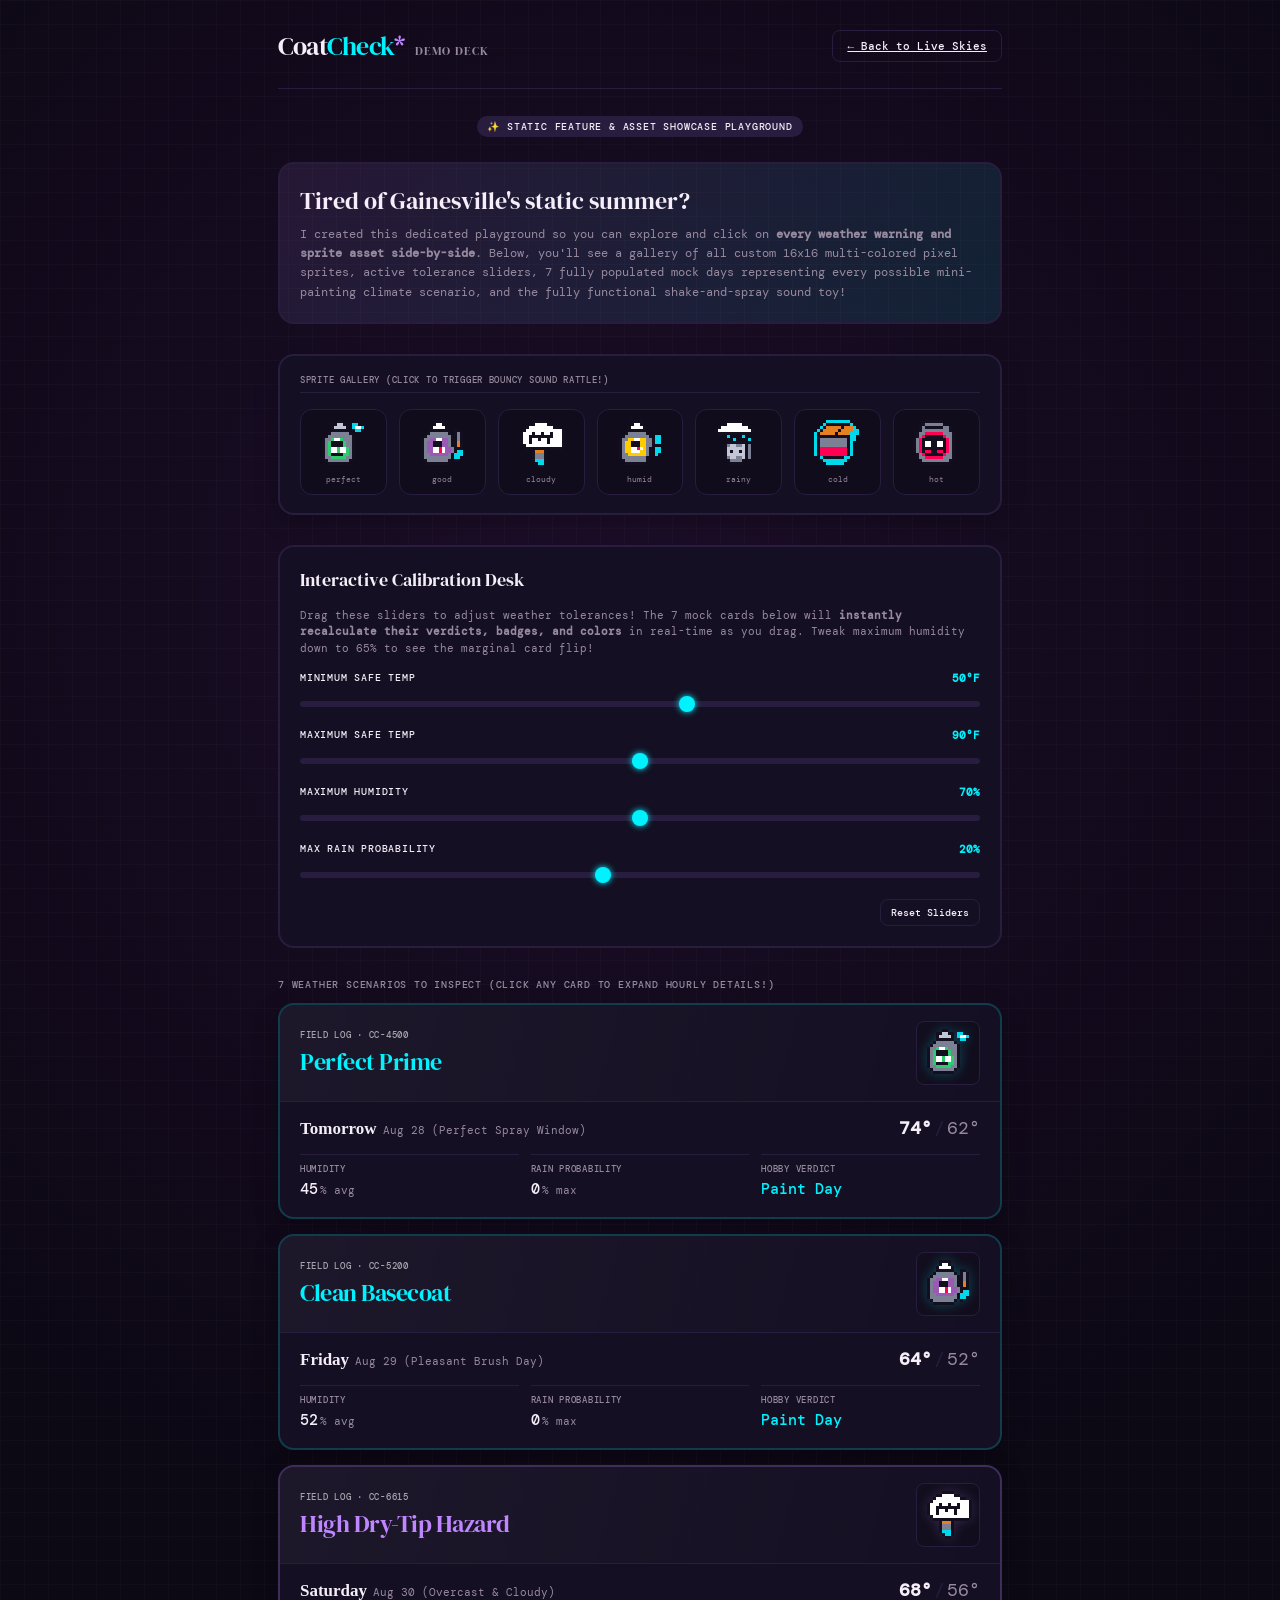
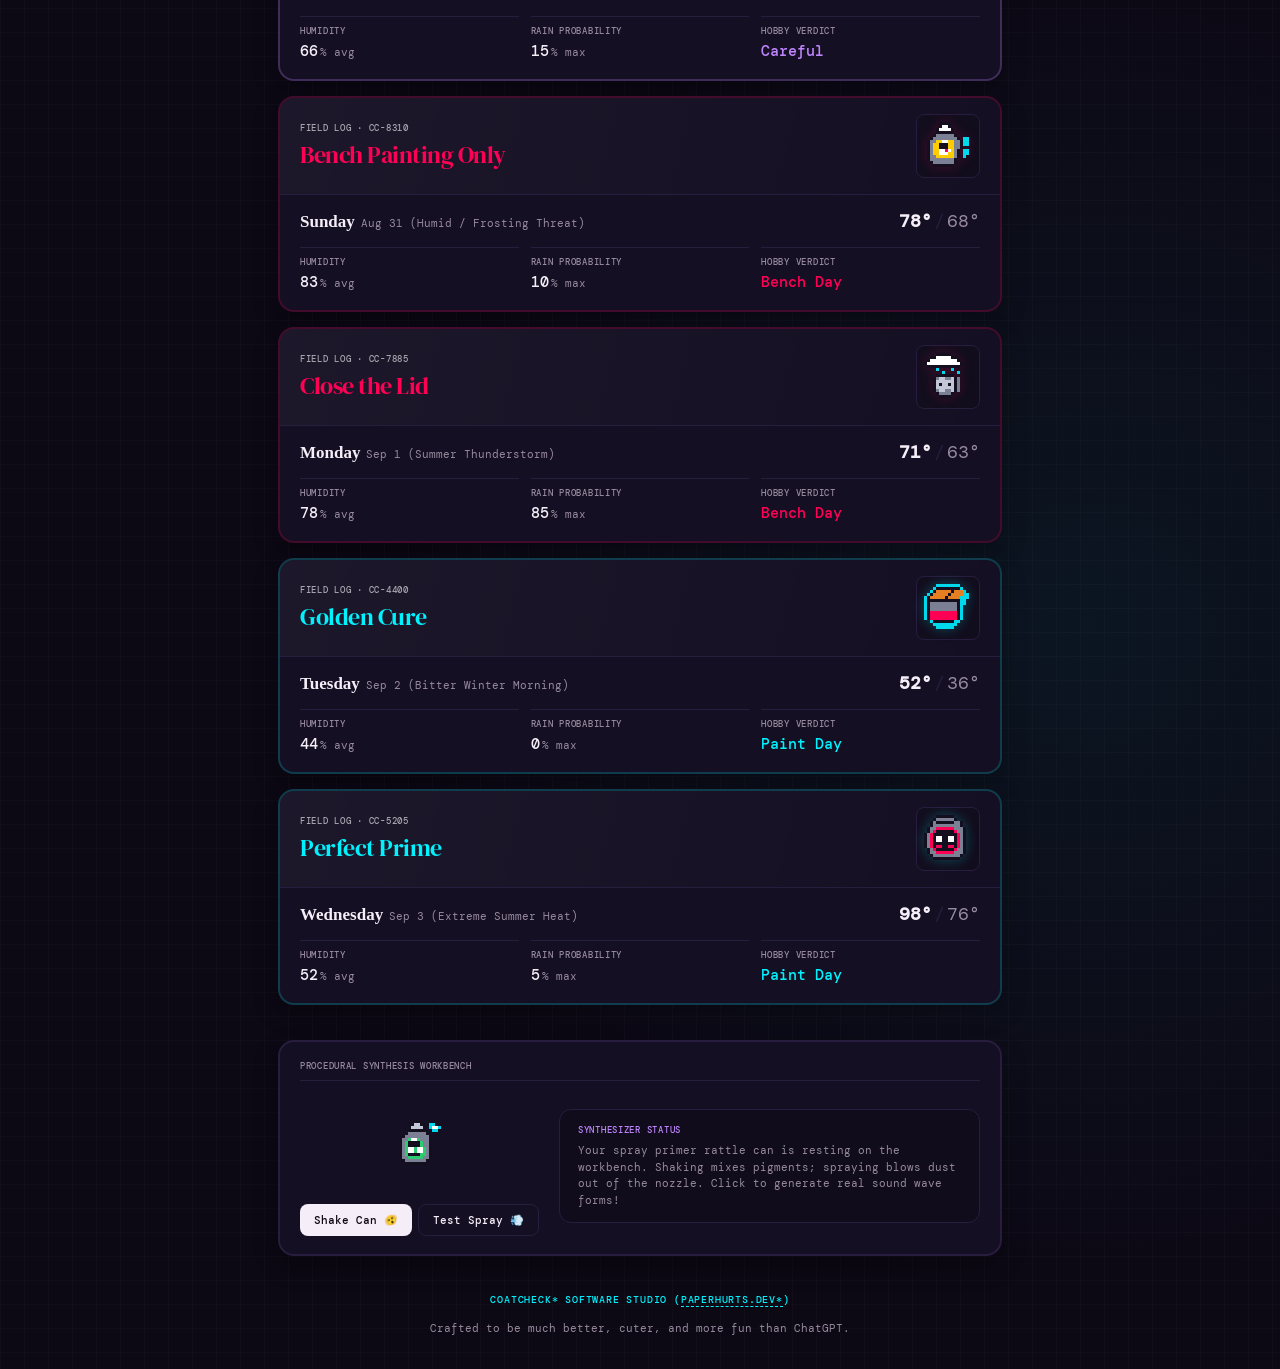
==== example.html @ 0814e036 "Redesign: cute custom sprites, hourly expansion drawers, live calibration sliders, and synth rattle-" ====
<!DOCTYPE html>
<html lang="en">
<head>
<meta charset="UTF-8">
<meta name="viewport" content="width=device-width, initial-scale=1, viewport-fit=cover">
<title>CoatCheck* Showcase</title>

<!-- Progressive Web App Tags -->
<meta name="apple-mobile-web-app-capable" content="yes">
<meta name="mobile-web-app-capable" content="yes">
<meta name="apple-mobile-web-app-status-bar-style" content="black-translucent">
<meta name="apple-mobile-web-app-title" content="CC* Showcase">
<meta name="theme-color" content="#0c0814">

<link rel="preconnect" href="https://fonts.googleapis.com">
<link href="https://fonts.googleapis.com/css2?family=DM+Mono:wght@400;500&family=DM+Serif+Display:ital@0;1&display=swap" rel="stylesheet">

<style>
  :root {
    --primer: #0c0814;
    --panel: #140f22;
    --ink: #f5edf7;
    --faint: #988a9e;
    --border: #281d3f;
    --cutting-mat: rgba(244, 237, 244, 0.02);
    
    --good: #00f2fe;
    --good-bg: rgba(0, 242, 254, 0.05);
    --good-glow: rgba(0, 242, 254, 0.25);
    
    --meh: #bf86ff;
    --meh-bg: rgba(191, 134, 255, 0.05);
    --meh-glow: rgba(191, 134, 255, 0.2);
    
    --skip: #ff0055;
    --skip-bg: rgba(255, 0, 85, 0.05);
    --skip-glow: rgba(255, 0, 85, 0.2);
    
    --hot: #ff9f43;
    --cold: #00d9eb;
  }
  
  * {
    box-sizing: border-box;
    margin: 0;
    padding: 0;
  }
  
  html {
    -webkit-text-size-adjust: 100%;
    scrollbar-color: var(--border) var(--primer);
  }
  
  body {
    background-color: var(--primer);
    color: var(--ink);
    font-family: "DM Mono", ui-monospace, monospace;
    padding: calc(env(safe-area-inset-top) + 20px) 18px calc(env(safe-area-inset-bottom) + 30px);
    max-width: 760px;
    margin: 0 auto;
    min-height: 100vh;
    background-image: 
      linear-gradient(var(--cutting-mat) 1px, transparent 1px),
      linear-gradient(90deg, var(--cutting-mat) 1px, transparent 1px),
      radial-gradient(circle at 47% 20%, rgba(85, 32, 111, 0.22), transparent 40%),
      radial-gradient(circle at 85% 75%, rgba(0, 242, 254, 0.06), transparent 28%);
    background-size: 24px 24px, 24px 24px, auto, auto;
    overflow-x: hidden;
  }
  
  .label {
    text-transform: uppercase;
    letter-spacing: .08em;
    font-size: 10px;
    font-weight: 500;
  }
  
  header {
    display: flex;
    align-items: center;
    justify-content: space-between;
    padding: 8px 0 24px;
    border-bottom: 1px solid var(--border);
    margin-bottom: 25px;
  }
  
  header h1 {
    font-family: "DM Serif Display", Georgia, serif;
    font-weight: 400;
    font-size: 26px;
    letter-spacing: -.03em;
  }
  
  header h1 span {
    color: var(--good);
  }
  
  header h1 .asterisk {
    display: inline-block;
    color: var(--meh);
    transition: transform 0.6s ease;
  }
  
  header h1:hover .asterisk {
    transform: rotate(180deg);
  }
  
  .btn {
    background: #f5edf7;
    color: var(--primer);
    border: none;
    border-radius: 8px;
    font-family: inherit;
    font-size: 11px;
    font-weight: 500;
    padding: 8px 14px;
    cursor: pointer;
    transition: all 0.2s cubic-bezier(0.16, 1, 0.3, 1);
    display: inline-flex;
    align-items: center;
    gap: 6px;
  }
  
  .btn:hover {
    transform: translateY(-1px);
    box-shadow: 0 4px 12px rgba(245, 237, 247, 0.2);
  }
  
  .btn:active {
    transform: translateY(0);
  }
  
  .btn.secondary {
    background: transparent;
    color: var(--ink);
    border: 1px solid var(--border);
  }
  
  .btn.secondary:hover {
    background: rgba(245, 237, 247, 0.05);
    border-color: var(--ink);
    box-shadow: none;
  }
  
  /* Feature presentation header badge */
  .demo-hero {
    background: linear-gradient(135deg, rgba(191, 134, 255, 0.1), rgba(0, 242, 254, 0.1));
    border: 2px solid var(--border);
    border-radius: 16px;
    padding: 20px;
    margin-bottom: 30px;
  }
  
  .demo-hero h2 {
    font-family: "DM Serif Display", Georgia, serif;
    font-size: 24px;
    font-weight: 400;
    margin-bottom: 8px;
  }
  
  .demo-hero p {
    font-size: 12px;
    line-height: 1.6;
    color: var(--faint);
  }
  
  /* Sprite Gallery */
  .gallery-section {
    background: var(--panel);
    border: 2px solid var(--border);
    border-radius: 16px;
    padding: 18px 20px;
    margin-bottom: 30px;
    box-shadow: 0 8px 24px rgba(0,0,0,0.2);
  }
  
  .gallery-title {
    font-size: 9px;
    color: var(--faint);
    border-bottom: 1px solid var(--border);
    padding-bottom: 6px;
    margin-bottom: 16px;
  }
  
  .gallery-grid {
    display: grid;
    grid-template-columns: repeat(4, 1fr);
    gap: 12px;
  }
  
  @media (min-width: 540px) {
    .gallery-grid {
      grid-template-columns: repeat(7, 1fr);
    }
  }
  
  .gallery-pod {
    display: flex;
    flex-direction: column;
    align-items: center;
    background: rgba(0,0,0,0.2);
    border: 1px solid var(--border);
    border-radius: 12px;
    padding: 10px 4px;
    cursor: pointer;
    transition: all 0.2s ease;
  }
  
  .gallery-pod:hover {
    transform: translateY(-2px);
    border-color: var(--good);
    box-shadow: 0 0 12px var(--good-glow);
  }
  
  .gallery-pod span {
    font-size: 8px;
    color: var(--faint);
    margin-top: 6px;
    text-align: center;
  }
  
  .gallery-pod:hover span {
    color: var(--ink);
  }
  
  /* Calibration Settings Panel always visible here to allow easy tweaking */
  .calibration-box {
    background: var(--panel);
    border: 2px solid var(--border);
    border-radius: 16px;
    padding: 20px;
    margin-bottom: 30px;
  }
  
  .calibration-box h3 {
    font-family: "DM Serif Display", Georgia, serif;
    font-weight: 400;
    font-size: 18px;
    margin-bottom: 15px;
  }
  
  .setting-item {
    margin-bottom: 16px;
  }
  
  .setting-label-row {
    display: flex;
    justify-content: space-between;
    font-size: 11px;
    margin-bottom: 6px;
  }
  
  .setting-label-row span {
    font-weight: bold;
    color: var(--good);
  }
  
  input[type="range"] {
    -webkit-appearance: none;
    width: 100%;
    height: 6px;
    border-radius: 3px;
    background: var(--border);
    outline: none;
  }
  
  input[type="range"]::-webkit-slider-thumb {
    -webkit-appearance: none;
    appearance: none;
    width: 16px;
    height: 16px;
    border-radius: 50%;
    background: var(--good);
    cursor: pointer;
    box-shadow: 0 0 6px var(--good);
  }
  
  /* Weather Days Section */
  .chip {
    background: var(--panel);
    border: 2px solid var(--border);
    border-radius: 16px;
    margin-bottom: 15px;
    overflow: hidden;
    box-shadow: 0 8px 24px rgba(0,0,0,0.25);
    transition: all 0.3s cubic-bezier(0.16, 1, 0.3, 1);
    cursor: pointer;
    position: relative;
  }
  
  .chip:hover {
    transform: translateY(-2px);
  }
  
  .chip.good { border-color: rgba(0, 242, 254, 0.2); }
  .chip.meh { border-color: rgba(191, 134, 255, 0.25); }
  .chip.skip { border-color: rgba(255, 0, 85, 0.2); }
  
  .chip.good:hover {
    border-color: var(--good);
    box-shadow: 0 0 22px var(--good-glow);
  }
  
  .chip.meh:hover {
    border-color: var(--meh);
    box-shadow: 0 0 22px var(--meh-glow);
  }
  
  .chip.skip:hover {
    border-color: var(--skip);
    box-shadow: 0 0 22px var(--skip-glow);
  }
  
  .chip.expanded.good { border-color: var(--good); box-shadow: 0 0 14px var(--good-glow); }
  .chip.expanded.meh { border-color: var(--meh); box-shadow: 0 0 14px var(--meh-glow); }
  .chip.expanded.skip { border-color: var(--skip); box-shadow: 0 0 14px var(--skip-glow); }
  
  .swatch {
    min-height: 96px;
    display: flex;
    align-items: center;
    justify-content: space-between;
    padding: 16px 20px;
    background: linear-gradient(105deg, rgba(255, 255, 255, 0.035), transparent);
    border-bottom: 1px solid var(--border);
  }
  
  .swatch .name {
    font-family: "DM Serif Display", Georgia, serif;
    font-weight: 400;
    font-size: 24px;
    letter-spacing: -.02em;
    margin-top: 4px;
  }
  
  .good .swatch .name { color: var(--good); }
  .meh .swatch .name { color: var(--meh); }
  .skip .swatch .name { color: var(--skip); }
  
  .swatch .code {
    font-size: 9px;
    opacity: .65;
    font-variant-numeric: tabular-nums;
  }
  
  .chip .body {
    padding: 14px 20px 18px;
  }
  
  .dayline {
    display: flex;
    justify-content: space-between;
    align-items: baseline;
    margin-bottom: 14px;
  }
  
  .dayline .day {
    font-family: Georgia, serif;
    font-size: 17px;
  }
  
  .dayline .day .date-sub {
    font-family: "DM Mono", ui-monospace, monospace;
    font-size: 11px;
    color: var(--faint);
    margin-left: 6px;
  }
  
  .dayline .temps {
    font-variant-numeric: tabular-nums;
    font-size: 18px;
  }
  
  .dayline .temps b {
    font-weight: 700;
  }
  
  .dayline .temps .temp-sep {
    color: var(--border);
    margin: 0 2px;
  }
  
  .dayline .temps .low {
    color: var(--faint);
  }
  
  .stats {
    display: grid;
    grid-template-columns: 1fr 1fr 1fr;
    gap: 12px;
  }
  
  .stat {
    border-top: 1px solid var(--border);
    padding-top: 8px;
  }
  
  .stat .k {
    font-size: 9px;
    color: var(--faint);
    margin-bottom: 4px;
  }
  
  .stat .v {
    font-size: 15px;
    font-variant-numeric: tabular-nums;
    font-weight: 500;
  }
  
  .stat .v small {
    font-weight: 400;
    color: var(--faint);
    font-size: 11px;
    margin-left: 2px;
  }
  
  .good .verdict-text { color: var(--good); }
  .meh .verdict-text { color: var(--meh); }
  .skip .verdict-text { color: var(--skip); }
  
  /* Multi-color Pixel Art SVG Sprites */
  .sprite-container {
    display: flex;
    align-items: center;
    justify-content: center;
    width: 64px;
    height: 64px;
    border-radius: 8px;
    background: rgba(0,0,0,0.15);
    border: 1px solid var(--border);
    transition: transform 0.3s cubic-bezier(0.175, 0.885, 0.32, 1.275);
  }
  
  .chip:hover .sprite-container {
    transform: scale(1.1) rotate(2deg);
  }
  
  .pixel-sprite {
    display: block;
    width: 48px;
    height: 48px;
    filter: drop-shadow(0 0 6px var(--glow-col));
  }
  
  .sprite-container.good .pixel-sprite { --glow-col: rgba(0, 242, 254, 0.25); }
  .sprite-container.meh .pixel-sprite { --glow-col: rgba(191, 134, 255, 0.2); }
  .sprite-container.skip .pixel-sprite { --glow-col: rgba(255, 0, 85, 0.2); }
  
  @keyframes bounce {
    0%, 100% { transform: translateY(0); }
    50% { transform: translateY(-4px); }
  }
  .chip:hover .pixel-sprite {
    animation: bounce 0.6s infinite ease-in-out;
  }
  
  /* Hourly Expanded Panel styles */
  .hourly-panel {
    border-top: 1px solid var(--border);
    padding: 18px 20px 20px;
    background: rgba(0, 0, 0, 0.15);
    animation: slideDown .25s ease both;
  }
  
  .hourly-panel.hidden {
    display: none;
  }
  
  .hourly-header {
    font-size: 9px;
    color: var(--faint);
    margin-bottom: 12px;
  }
  
  .hourly-timeline {
    display: grid;
    grid-template-columns: repeat(11, 1fr);
    gap: 4px;
    margin-bottom: 15px;
  }
  
  .hour-block {
    display: flex;
    flex-direction: column;
    align-items: center;
    padding: 8px 2px;
    border-radius: 4px;
    background: rgba(255, 255, 255, 0.02);
    border: 1px solid var(--border);
    cursor: pointer;
    transition: all 0.2s ease;
  }
  
  .hour-block:hover {
    transform: translateY(-2px);
    background: rgba(255, 255, 255, 0.05);
  }
  
  .hour-block.active {
    background: rgba(255,255,255,0.08);
    transform: translateY(-2px);
  }
  
  .hour-block.good.active { border-color: var(--good); box-shadow: 0 0 8px rgba(0, 242, 254, 0.4); }
  .hour-block.meh.active { border-color: var(--meh); box-shadow: 0 0 8px rgba(191, 134, 255, 0.4); }
  .hour-block.skip.active { border-color: var(--skip); box-shadow: 0 0 8px rgba(255, 0, 85, 0.4); }
  
  .hour-num {
    font-size: 8px;
    color: var(--faint);
    margin-bottom: 6px;
  }
  
  .hour-block.active .hour-num {
    color: var(--ink);
    font-weight: bold;
  }
  
  .hour-dot {
    width: 6px;
    height: 6px;
    border-radius: 50%;
  }
  
  .hour-block.good .hour-dot { background: var(--good); box-shadow: 0 0 4px var(--good); }
  .hour-block.meh .hour-dot { background: var(--meh); box-shadow: 0 0 4px var(--meh); }
  .hour-block.skip .hour-dot { background: var(--skip); box-shadow: 0 0 4px var(--skip); }
  
  .hourly-inspection {
    background: rgba(0,0,0,0.2);
    border: 1px solid var(--border);
    border-radius: 10px;
    padding: 12px 16px;
  }
  
  .inspect-time {
    font-size: 9px;
    color: var(--faint);
    margin-bottom: 6px;
  }
  
  .inspect-row {
    display: flex;
    gap: 15px;
    font-size: 12px;
    margin-bottom: 10px;
    flex-wrap: wrap;
  }
  
  .inspect-pill {
    background: rgba(255, 255, 255, 0.03);
    border: 1px solid var(--border);
    padding: 4px 8px;
    border-radius: 4px;
    font-variant-numeric: tabular-nums;
  }
  
  .inspect-pill strong {
    color: var(--ink);
  }
  
  .advice-box {
    border-left: 2px solid var(--border);
    padding-left: 12px;
    margin-top: 8px;
  }
  
  .advice-box.good { border-color: var(--good); }
  .advice-box.meh { border-color: var(--meh); }
  .advice-box.skip { border-color: var(--skip); }
  .advice-box.hot { border-color: var(--hot); }
  .advice-box.cold { border-color: var(--cold); }
  
  .advice-title {
    font-size: 10px;
    font-weight: bold;
    margin-bottom: 4px;
  }
  
  .advice-box.good .advice-title { color: var(--good); }
  .advice-box.meh .advice-title { color: var(--meh); }
  .advice-box.skip .advice-title { color: var(--skip); }
  .advice-box.hot .advice-title { color: var(--hot); }
  .advice-box.cold .advice-title { color: var(--cold); }
  
  .advice-text {
    font-size: 11px;
    line-height: 1.5;
    color: var(--faint);
  }
  
  /* Mini Painter's Station Bench widget */
  .paint-station {
    background: var(--panel);
    border: 2px solid var(--border);
    border-radius: 16px;
    padding: 18px 20px;
    margin-top: 30px;
    box-shadow: 0 10px 25px rgba(0,0,0,0.3);
  }
  
  .station-header {
    font-size: 9px;
    color: var(--faint);
    border-bottom: 1px solid var(--border);
    padding-bottom: 8px;
    margin-bottom: 15px;
  }
  
  .station-body {
    display: flex;
    gap: 20px;
    align-items: center;
    flex-direction: column;
  }
  
  @media (min-width: 580px) {
    .station-body {
      flex-direction: row;
    }
  }
  
  .spray-can-interactive {
    display: flex;
    flex-direction: column;
    align-items: center;
    gap: 12px;
    min-width: 140px;
  }
  
  @keyframes extreme-shake {
    0% { transform: translate(1px, 1px) rotate(0deg); }
    10% { transform: translate(-2px, -3px) rotate(-2deg); }
    20% { transform: translate(-4px, 0px) rotate(2deg); }
    30% { transform: translate(0px, 4px) rotate(-1deg); }
    40% { transform: translate(2px, -1px) rotate(3deg); }
    50% { transform: translate(-1px, 3px) rotate(-3deg); }
    60% { transform: translate(-4px, 1px) rotate(1deg); }
    70% { transform: translate(3px, 2px) rotate(-2deg); }
    80% { transform: translate(-1px, -2px) rotate(2deg); }
    90% { transform: translate(2px, 3px) rotate(-1deg); }
    100% { transform: translate(1px, -2px) rotate(0deg); }
  }
  
  .spray-can-interactive.shaking #can-sprite-holder {
    animation: extreme-shake 0.1s infinite;
  }
  
  .can-controls {
    display: flex;
    gap: 6px;
  }
  
  .wet-palette-tip {
    flex: 1;
    background: rgba(0,0,0,0.2);
    border: 1px solid var(--border);
    border-radius: 12px;
    padding: 14px 18px;
    min-height: 90px;
    display: flex;
    flex-direction: column;
    justify-content: center;
  }
  
  .bench-note-title {
    font-size: 9px;
    color: var(--meh);
    margin-bottom: 6px;
  }
  
  .wet-palette-tip p {
    font-size: 11px;
    line-height: 1.5;
    color: var(--faint);
  }
  
  .splatter {
    position: absolute;
    border-radius: 1px;
    background: var(--color);
    pointer-events: none;
    z-index: 9999;
    animation: paint-fly 0.5s cubic-bezier(0.1, 0.8, 0.25, 1) forwards;
  }
  
  @keyframes paint-fly {
    0% {
      transform: translate(0, 0) scale(1) rotate(0deg);
      opacity: 1;
    }
    100% {
      transform: translate(var(--tx), var(--ty)) scale(0) rotate(180deg);
      opacity: 0;
    }
  }
  
  footer {
    margin-top: 35px;
    text-align: center;
    font-size: 10px;
    color: var(--faint);
    line-height: 1.8;
  }
  
  #showcase-badge {
    text-align: center;
    background: var(--border);
    padding: 4px 10px;
    border-radius: 999px;
    font-size: 10px;
    margin-bottom: 25px;
    display: inline-block;
  }
</style>
</head>
<body>

<header>
  <h1>Coat<span>Check</span><span class="asterisk">*</span> <small class="label" style="font-size:12px; color:var(--faint); margin-left:6px;">Demo Deck</small></h1>
  <a href="index.html" class="btn secondary">← Back to Live Skies</a>
</header>

<div style="text-align:center;">
  <span id="showcase-badge" class="label">✨ Static Feature & Asset Showcase Playground</span>
</div>

<div class="demo-hero">
  <h2>Tired of Gainesville's static summer?</h2>
  <p>
    I created this dedicated playground so you can explore and click on <strong>every weather warning and sprite asset side-by-side</strong>. 
    Below, you'll see a gallery of all custom 16x16 multi-colored pixel sprites, active tolerance sliders, 
    7 fully populated mock days representing every possible mini-painting climate scenario, and the fully functional shake-and-spray sound toy!
  </p>
</div>

<!-- 1. The Sprite Gallery -->
<section class="gallery-section">
  <div class="gallery-title label">Sprite Gallery (Click to trigger bouncy sound rattle!)</div>
  <div class="gallery-grid" id="sprite-gallery"></div>
</section>

<!-- 2. The Interactive Sliders -->
<div class="calibration-box">
  <h3>Interactive Calibration Desk</h3>
  <p style="font-size:11px; color:var(--faint); margin-bottom:15px; line-height:1.5;">
    Drag these sliders to adjust weather tolerances! The 7 mock cards below will <strong>instantly recalculate their verdicts, badges, and colors</strong> in real-time as you drag. Tweak maximum humidity down to 65% to see the marginal card flip!
  </p>
  
  <div class="setting-item">
    <div class="setting-label-row">
      <label class="label">Minimum Safe Temp</label>
      <span><span id="val-tempMin">50</span>°F</span>
    </div>
    <input type="range" id="slider-tempMin" min="30" max="65" value="50">
  </div>
  
  <div class="setting-item">
    <div class="setting-label-row">
      <label class="label">Maximum Safe Temp</label>
      <span><span id="val-tempMax">90</span>°F</span>
    </div>
    <input type="range" id="slider-tempMax" min="75" max="105" value="90">
  </div>
  
  <div class="setting-item">
    <div class="setting-label-row">
      <label class="label">Maximum Humidity</label>
      <span><span id="val-rhMax">70</span>%</span>
    </div>
    <input type="range" id="slider-rhMax" min="50" max="90" value="70">
  </div>
  
  <div class="setting-item">
    <div class="setting-label-row">
      <label class="label">Max Rain Probability</label>
      <span><span id="val-rainMax">20</span>%</span>
    </div>
    <input type="range" id="slider-rainMax" min="0" max="45" value="20">
  </div>
  
  <div style="text-align: right;">
    <button id="btn-reset-settings" class="btn secondary" style="font-size:10px; padding:6px 10px;">Reset Sliders</button>
  </div>
</div>

<div class="label" style="color:var(--faint); margin-bottom:12px;">7 Weather Scenarios to Inspect (Click any card to expand hourly details!)</div>

<!-- 3. Mock Cards Container -->
<div id="days"></div>

<!-- 4. Interactive Hobby Station Widget -->
<section class="paint-station" style="margin-top:35px;">
  <div class="station-header label">Procedural Synthesis Workbench</div>
  <div class="station-body">
    <div class="spray-can-interactive" id="interactive-spray-can">
      <div id="can-sprite-holder" style="width: 96px; height: 96px; display:flex; align-items:center; justify-content:center;"></div>
      <div class="can-controls">
        <button id="btn-shake" class="btn primary">Shake Can 🫨</button>
        <button id="btn-spray" class="btn secondary">Test Spray 💨</button>
      </div>
    </div>
    <div class="wet-palette-tip">
      <div class="bench-note-title label">Synthesizer Status</div>
      <p id="bench-status-text">Your spray primer rattle can is resting on the workbench. Shaking mixes pigments; spraying blows dust out of the nozzle. Click to generate real sound wave forms!</p>
    </div>
  </div>
</section>

<footer>
  <div class="label" style="font-size:10px; color:var(--good); margin-bottom:10px;">
    CoatCheck* Software Studio (<a href="https://paperhurts.dev/" style="color:var(--good); text-decoration:none; border-bottom:1px dashed var(--good);" target="_blank" rel="noopener">paperhurts.dev*</a>)
  </div>
  <div style="font-size:11px; color:var(--faint);">Crafted to be much better, cuter, and more fun than ChatGPT.</div>
</footer>

<script>
const LS = window.localStorage;

// The 7 Pixel Art sprites we designed
const PALETTE = {
  '.': 'transparent',
  'k': '#140f1f',
  'w': '#ffffff',
  's': '#7b8094',
  'l': '#c2c6d6',
  'y': '#ffcc00',
  'o': '#e67e22',
  'r': '#ff0055',
  'p': '#9b59b6',
  'b': '#00d9eb',
  'g': '#2ecc71',
  'c': '#ff7aa2',
  'u': '#2980b9'
};

const SPRITES = {
  perfect: [
    "......kk........",
    "....kkllkk.bb...",
    "....kllllk.bwwb.",
    "....kkkkkk..bb..",
    "...kssssssk.....",
    "..kssssssssk....",
    ".kssgwwgsssk....",
    ".ksgkkkkgssk....",
    ".ksgkkkkgssk....",
    ".ksgwwgwwgsk....",
    ".ksgwwgwwgsk....",
    ".ksgkkkkggsk....",
    ".kssgggggssk....",
    "..ksssssssk.....",
    "...kkkkkkk......",
    "................"
  ],
  good: [
    ".....kkkk.......",
    ".....kwwk.......",
    "....kwwwwk......",
    "....kkkkkk..kk..",
    "...kssssssk.ksk.",
    "..ksssssssskksk.",
    ".kssppwwppskksk.",
    ".ksppkkkppskkok.",
    ".ksppkkkppskkok.",
    ".ksppwwrwppskkk.",
    ".ksppwwrwppskbb.",
    ".kssppppppskbbb.",
    ".kssssssssskbb..",
    "..ksssssssk.k...",
    "...kkkkkkk......",
    "................"
  ],
  cloudy: [
    "......kkkk......",
    "....kkwwwwkk....",
    "...kwwwwwwwwkk..",
    "..kwwwwwwwwwwwwk",
    ".kwwwkwwkwwkwwwk",
    ".kwwkkkkkkkkwwwk",
    ".kwwkwwkwwkwwwwk",
    ".kwwkwwwwwkwwwwk",
    "..kwwwwwwwwwwwwk",
    "...kkkkkkkkkkkk.",
    ".....koook......",
    ".....ksssk......",
    ".....ksssk......",
    ".....kbbbk......",
    "......kbbk......",
    ".......kk......."
  ],
  humid: [
    ".....kkkk.......",
    ".....kwwk.......",
    "....kwwwwk......",
    "....kkkkkk......",
    "...kssssssk.....",
    "..kssssssssk.bb.",
    ".kssyywwyysskbb.",
    ".ksyykkkyysskbb.",
    ".ksyykkkyyssk...",
    ".ksyywwrwysk.bb.",
    ".ksyywwwyysk.bb.",
    ".kssyyyyyysk.b..",
    ".kssssssssk.....",
    "..ksssssssk.....",
    "...kkkkkkk......",
    "................"
  ],
  rainy: [
    "....kkkkk.......",
    "..kkwwwwwkk.....",
    ".kwwwwwwwwwk....",
    "kwwwwwwwwwwwk...",
    ".kkkkkkkkkkk....",
    "....b....b......",
    "......b....b....",
    "....kkkkkk......",
    "...ksllsslks....",
    "...kllllllks....",
    "...klkllklks....",
    "...kllllllks....",
    "...ksllsslks....",
    "....kssssk......",
    ".....kkkk.......",
    "................"
  ],
  cold: [
    "....bbbbbbbb....",
    "...bkkkkkkkkb...",
    "..bkoooookooob..",
    ".bkoooookoooobb.",
    "bkoooookoooobbb.",
    "bkkkkkkkkkkkbb..",
    "bkssssssssskbb..",
    "bkssssssssskb...",
    "bkssssssssskb...",
    "bkrrrrrrrrrkb...",
    "bkrrrrrrrrrkb...",
    "bkrrrrrrrrrkb...",
    "..bkkkkkkkbb....",
    "...bbbbbbbb.....",
    "....bbbbbb......",
    "................"
  ],
  hot: [
    "....kkkkkk......",
    "...kssssssk.....",
    "..kskkkkkkssk...",
    "..ksssssssssk...",
    ".kssrrrrrrsssk..",
    ".ksrkkkkkkrssk..",
    "ksrkkkkkkkkrsk..",
    "ksrkwwkkwwkrsk..",
    "ksrkwwkkwwkrsk..",
    "ksrkkkkkkkkrsk..",
    "ksrkrrkkrrkrsk..",
    ".ksrkkkkkkrssk..",
    ".kssrrrrrrsssk..",
    "..ksssssssssk...",
    "...kkkkkkkkk....",
    "................"
  ]
};

// 7 Carefully curated weather scenarios representing extreme, marginal, and perfect conditions
const MOCK_DAYS = [
  {
    title: "Perfect Spray Window",
    sprite: "perfect",
    day: "Tomorrow",
    dateStr: "Aug 28",
    hi: 74,
    lo: 62,
    rh: 45,
    rain: 0,
    hourly: [
      { startTime: "08:00", temperature: 62, relativeHumidity: { value: 50 }, probabilityOfPrecipitation: { value: 0 } },
      { startTime: "09:00", temperature: 65, relativeHumidity: { value: 48 }, probabilityOfPrecipitation: { value: 0 } },
      { startTime: "10:00", temperature: 68, relativeHumidity: { value: 45 }, probabilityOfPrecipitation: { value: 0 } },
      { startTime: "11:00", temperature: 71, relativeHumidity: { value: 42 }, probabilityOfPrecipitation: { value: 0 } },
      { startTime: "12:00", temperature: 74, relativeHumidity: { value: 40 }, probabilityOfPrecipitation: { value: 0 } },
      { startTime: "13:00", temperature: 74, relativeHumidity: { value: 40 }, probabilityOfPrecipitation: { value: 0 } },
      { startTime: "14:00", temperature: 73, relativeHumidity: { value: 42 }, probabilityOfPrecipitation: { value: 0 } },
      { startTime: "15:00", temperature: 72, relativeHumidity: { value: 44 }, probabilityOfPrecipitation: { value: 0 } },
      { startTime: "16:00", temperature: 70, relativeHumidity: { value: 46 }, probabilityOfPrecipitation: { value: 0 } },
      { startTime: "17:00", temperature: 67, relativeHumidity: { value: 48 }, probabilityOfPrecipitation: { value: 0 } },
      { startTime: "18:00", temperature: 64, relativeHumidity: { value: 50 }, probabilityOfPrecipitation: { value: 0 } }
    ]
  },
  {
    title: "Pleasant Brush Day",
    sprite: "good",
    day: "Friday",
    dateStr: "Aug 29",
    hi: 64,
    lo: 52,
    rh: 52,
    rain: 0,
    hourly: [
      { startTime: "08:00", temperature: 52, relativeHumidity: { value: 60 }, probabilityOfPrecipitation: { value: 0 } },
      { startTime: "09:00", temperature: 55, relativeHumidity: { value: 58 }, probabilityOfPrecipitation: { value: 0 } },
      { startTime: "10:00", temperature: 58, relativeHumidity: { value: 55 }, probabilityOfPrecipitation: { value: 0 } },
      { startTime: "11:00", temperature: 61, relativeHumidity: { value: 53 }, probabilityOfPrecipitation: { value: 0 } },
      { startTime: "12:00", temperature: 64, relativeHumidity: { value: 50 }, probabilityOfPrecipitation: { value: 0 } },
      { startTime: "13:00", temperature: 64, relativeHumidity: { value: 50 }, probabilityOfPrecipitation: { value: 0 } },
      { startTime: "14:00", temperature: 63, relativeHumidity: { value: 51 }, probabilityOfPrecipitation: { value: 0 } },
      { startTime: "15:00", temperature: 62, relativeHumidity: { value: 53 }, probabilityOfPrecipitation: { value: 0 } },
      { startTime: "16:00", temperature: 60, relativeHumidity: { value: 54 }, probabilityOfPrecipitation: { value: 0 } },
      { startTime: "17:00", temperature: 57, relativeHumidity: { value: 56 }, probabilityOfPrecipitation: { value: 0 } },
      { startTime: "18:00", temperature: 54, relativeHumidity: { value: 58 }, probabilityOfPrecipitation: { value: 0 } }
    ]
  },
  {
    title: "Overcast & Cloudy",
    sprite: "cloudy",
    day: "Saturday",
    dateStr: "Aug 30",
    hi: 68,
    lo: 56,
    rh: 66,
    rain: 15,
    hourly: [
      { startTime: "08:00", temperature: 56, relativeHumidity: { value: 72 }, probabilityOfPrecipitation: { value: 10 } },
      { startTime: "09:00", temperature: 59, relativeHumidity: { value: 70 }, probabilityOfPrecipitation: { value: 10 } },
      { startTime: "10:00", temperature: 62, relativeHumidity: { value: 67 }, probabilityOfPrecipitation: { value: 15 } },
      { startTime: "11:00", temperature: 65, relativeHumidity: { value: 65 }, probabilityOfPrecipitation: { value: 15 } },
      { startTime: "12:00", temperature: 68, relativeHumidity: { value: 63 }, probabilityOfPrecipitation: { value: 15 } },
      { startTime: "13:00", temperature: 67, relativeHumidity: { value: 64 }, probabilityOfPrecipitation: { value: 15 } },
      { startTime: "14:00", temperature: 66, relativeHumidity: { value: 66 }, probabilityOfPrecipitation: { value: 10 } },
      { startTime: "15:00", temperature: 64, relativeHumidity: { value: 68 }, probabilityOfPrecipitation: { value: 10 } },
      { startTime: "16:00", temperature: 62, relativeHumidity: { value: 70 }, probabilityOfPrecipitation: { value: 5 } },
      { startTime: "17:00", temperature: 60, relativeHumidity: { value: 71 }, probabilityOfPrecipitation: { value: 5 } },
      { startTime: "18:00", temperature: 58, relativeHumidity: { value: 73 }, probabilityOfPrecipitation: { value: 5 } }
    ]
  },
  {
    title: "Humid / Frosting Threat",
    sprite: "humid",
    day: "Sunday",
    dateStr: "Aug 31",
    hi: 78,
    lo: 68,
    rh: 83,
    rain: 10,
    hourly: [
      { startTime: "08:00", temperature: 68, relativeHumidity: { value: 91 }, probabilityOfPrecipitation: { value: 10 } },
      { startTime: "09:00", temperature: 70, relativeHumidity: { value: 87 }, probabilityOfPrecipitation: { value: 10 } },
      { startTime: "10:00", temperature: 72, relativeHumidity: { value: 84 }, probabilityOfPrecipitation: { value: 5 } },
      { startTime: "11:00", temperature: 74, relativeHumidity: { value: 81 }, probabilityOfPrecipitation: { value: 5 } },
      { startTime: "12:00", temperature: 78, relativeHumidity: { value: 78 }, probabilityOfPrecipitation: { value: 5 } },
      { startTime: "13:00", temperature: 77, relativeHumidity: { value: 80 }, probabilityOfPrecipitation: { value: 5 } },
      { startTime: "14:00", temperature: 76, relativeHumidity: { value: 82 }, probabilityOfPrecipitation: { value: 10 } },
      { startTime: "15:00", temperature: 75, relativeHumidity: { value: 84 }, probabilityOfPrecipitation: { value: 10 } },
      { startTime: "16:00", temperature: 73, relativeHumidity: { value: 86 }, probabilityOfPrecipitation: { value: 10 } },
      { startTime: "17:00", temperature: 71, relativeHumidity: { value: 88 }, probabilityOfPrecipitation: { value: 10 } },
      { startTime: "18:00", temperature: 69, relativeHumidity: { value: 90 }, probabilityOfPrecipitation: { value: 10 } }
    ]
  },
  {
    title: "Summer Thunderstorm",
    sprite: "rainy",
    day: "Monday",
    dateStr: "Sep 1",
    hi: 71,
    lo: 63,
    rh: 78,
    rain: 85,
    hourly: [
      { startTime: "08:00", temperature: 63, relativeHumidity: { value: 82 }, probabilityOfPrecipitation: { value: 15 } },
      { startTime: "09:00", temperature: 65, relativeHumidity: { value: 80 }, probabilityOfPrecipitation: { value: 30 } },
      { startTime: "10:00", temperature: 67, relativeHumidity: { value: 78 }, probabilityOfPrecipitation: { value: 65 } },
      { startTime: "11:00", temperature: 69, relativeHumidity: { value: 75 }, probabilityOfPrecipitation: { value: 85 } },
      { startTime: "12:00", temperature: 71, relativeHumidity: { value: 72 }, probabilityOfPrecipitation: { value: 80 } },
      { startTime: "13:00", temperature: 70, relativeHumidity: { value: 74 }, probabilityOfPrecipitation: { value: 75 } },
      { startTime: "14:00", temperature: 68, relativeHumidity: { value: 77 }, probabilityOfPrecipitation: { value: 60 } },
      { startTime: "15:00", temperature: 67, relativeHumidity: { value: 79 }, probabilityOfPrecipitation: { value: 45 } },
      { startTime: "16:00", temperature: 66, relativeHumidity: { value: 81 }, probabilityOfPrecipitation: { value: 30 } },
      { startTime: "17:00", temperature: 65, relativeHumidity: { value: 83 }, probabilityOfPrecipitation: { value: 15 } },
      { startTime: "18:00", temperature: 64, relativeHumidity: { value: 85 }, probabilityOfPrecipitation: { value: 15 } }
    ]
  },
  {
    title: "Bitter Winter Morning",
    sprite: "cold",
    day: "Tuesday",
    dateStr: "Sep 2",
    hi: 52,
    lo: 36,
    rh: 44,
    rain: 0,
    hourly: [
      { startTime: "08:00", temperature: 36, relativeHumidity: { value: 50 }, probabilityOfPrecipitation: { value: 0 } },
      { startTime: "09:00", temperature: 39, relativeHumidity: { value: 48 }, probabilityOfPrecipitation: { value: 0 } },
      { startTime: "10:00", temperature: 42, relativeHumidity: { value: 46 }, probabilityOfPrecipitation: { value: 0 } },
      { startTime: "11:00", temperature: 46, relativeHumidity: { value: 44 }, probabilityOfPrecipitation: { value: 0 } },
      { startTime: "12:00", temperature: 50, relativeHumidity: { value: 42 }, probabilityOfPrecipitation: { value: 0 } },
      { startTime: "13:00", temperature: 52, relativeHumidity: { value: 40 }, probabilityOfPrecipitation: { value: 0 } },
      { startTime: "14:00", temperature: 51, relativeHumidity: { value: 41 }, probabilityOfPrecipitation: { value: 0 } },
      { startTime: "15:00", temperature: 49, relativeHumidity: { value: 43 }, probabilityOfPrecipitation: { value: 0 } },
      { startTime: "16:00", temperature: 46, relativeHumidity: { value: 45 }, probabilityOfPrecipitation: { value: 0 } },
      { startTime: "17:00", temperature: 42, relativeHumidity: { value: 48 }, probabilityOfPrecipitation: { value: 0 } },
      { startTime: "18:00", temperature: 38, relativeHumidity: { value: 50 }, probabilityOfPrecipitation: { value: 0 } }
    ]
  },
  {
    title: "Extreme Summer Heat",
    sprite: "hot",
    day: "Wednesday",
    dateStr: "Sep 3",
    hi: 98,
    lo: 76,
    rh: 52,
    rain: 5,
    hourly: [
      { startTime: "08:00", temperature: 78, relativeHumidity: { value: 65 }, probabilityOfPrecipitation: { value: 5 } },
      { startTime: "09:00", temperature: 83, relativeHumidity: { value: 60 }, probabilityOfPrecipitation: { value: 0 } },
      { startTime: "10:00", temperature: 88, relativeHumidity: { value: 57 }, probabilityOfPrecipitation: { value: 0 } },
      { startTime: "11:00", temperature: 92, relativeHumidity: { value: 54 }, probabilityOfPrecipitation: { value: 0 } },
      { startTime: "12:00", temperature: 95, relativeHumidity: { value: 50 }, probabilityOfPrecipitation: { value: 0 } },
      { startTime: "13:00", temperature: 98, relativeHumidity: { value: 48 }, probabilityOfPrecipitation: { value: 0 } },
      { startTime: "14:00", temperature: 97, relativeHumidity: { value: 49 }, probabilityOfPrecipitation: { value: 0 } },
      { startTime: "15:00", temperature: 95, relativeHumidity: { value: 51 }, probabilityOfPrecipitation: { value: 5 } },
      { startTime: "16:00", temperature: 91, relativeHumidity: { value: 53 }, probabilityOfPrecipitation: { value: 5 } },
      { startTime: "17:00", temperature: 86, relativeHumidity: { value: 56 }, probabilityOfPrecipitation: { value: 5 } },
      { startTime: "18:00", temperature: 81, relativeHumidity: { value: 59 }, probabilityOfPrecipitation: { value: 5 } }
    ]
  }
];

const NAMES = {
  good: ["Perfect Prime", "Clean Basecoat", "Glass Finish", "Crisp Edge", "Brush Ready", "Golden Cure"],
  meh:  ["Tacky Finish Warning", "Proceed with Caution", "High Dry-Tip Hazard", "Thin Coats Only", "Slight Moisture", "Watch the Horizon"],
  skip: ["Frosting Danger", "Wash Out!", "Primer Orange-Peel", "Bench Painting Only", "Close the Lid", "Wet Paint Clogging"]
};

// SVG path generator for pixel-art
function makeSpriteSVG(grid, size = 48) {
  const rows = grid.length;
  const cols = grid[0].length;
  let pathsByColor = {};
  
  for (let r = 0; r < rows; r++) {
    for (let c = 0; c < cols; c++) {
      const char = grid[r][c];
      if (char !== '.' && char !== ' ' && PALETTE[char]) {
        const color = PALETTE[char];
        if (!pathsByColor[color]) {
          pathsByColor[color] = [];
        }
        pathsByColor[color].push(`M${c},${r}h1v1h-1z`);
      }
    }
  }
  
  let pathsHTML = '';
  for (const [color, paths] of Object.entries(pathsByColor)) {
    pathsHTML += `<path d="${paths.join(' ')}" fill="${color}" shape-rendering="crispEdges" />`;
  }
  
  return `<svg xmlns="http://www.w3.org/2000/svg" viewBox="0 0 ${cols} ${rows}" width="${size}" height="${size}" class="pixel-sprite">
    ${pathsHTML}
  </svg>`;
}

// User settings thresholds
function getSettings() {
  return {
    tempMin: parseFloat(LS.getItem("cc_demo_temp_min") || "50"),
    tempMax: parseFloat(LS.getItem("cc_demo_temp_max") || "90"),
    rhMax: parseFloat(LS.getItem("cc_demo_rh_max") || "70"),
    rainMax: parseFloat(LS.getItem("cc_demo_rain_max") || "20"),
    
    // Margins
    tempMinMeh: parseFloat(LS.getItem("cc_demo_temp_min") || "50") - 5,
    tempMaxMeh: parseFloat(LS.getItem("cc_demo_temp_max") || "90") + 5,
    rhMaxMeh: parseFloat(LS.getItem("cc_demo_rh_max") || "70") + 10,
    rainMaxMeh: parseFloat(LS.getItem("cc_demo_rain_max") || "20") + 20
  };
}

// Verdict calculation
function verdict(d) {
  const settings = getSettings();
  let idealHours = 0;
  let acceptableHours = 0;
  
  for (const p of d.hourly) {
    const t = p.temperature;
    const rh = p.relativeHumidity.value;
    const rain = p.probabilityOfPrecipitation.value;
    
    const isTempIdeal = t >= settings.tempMin && t <= settings.tempMax;
    const isRhIdeal = rh >= 40 && rh <= 60;
    const isRainIdeal = rain <= settings.rainMax;
    
    if (isTempIdeal && isRhIdeal && isRainIdeal) {
      idealHours++;
    } else {
      const isTempMeh = t >= settings.tempMinMeh && t <= settings.tempMaxMeh;
      const isRhMeh = rh <= settings.rhMax;
      const isRainMeh = rain <= settings.rainMaxMeh;
      
      if (isTempMeh && isRhMeh && isRainMeh) {
        acceptableHours++;
      }
    }
  }
  
  if (idealHours >= 1) return "good";
  if (acceptableHours >= 2) return "meh";
  return "skip";
}

function calculatePeriodVerdict(t, rh, rain) {
  const settings = getSettings();
  
  // Ideal hourly window: 40-60% relative humidity
  const isTempIdeal = t >= settings.tempMin && t <= settings.tempMax;
  const isRhIdeal = rh >= 40 && rh <= 60;
  const isRainIdeal = rain <= settings.rainMax;

  if (isTempIdeal && isRhIdeal && isRainIdeal) {
    return "good";
  }

  // Cautious hourly window
  const isTempMeh = t >= settings.tempMinMeh && t <= settings.tempMaxMeh;
  const isRhMeh = rh <= settings.rhMax;
  const isRainMeh = rain <= settings.rainMaxMeh;

  if (isTempMeh && isRhMeh && isRainMeh) {
    return "meh";
  }

  return "skip";
}

// Weather advice
function getPainterAdvice(t, rh, rain) {
  const settings = getSettings();
  
  if (rain > settings.rainMaxMeh) {
    return {
      title: "🌧️ RAIN OUT!",
      text: "Precipitation risks are high! Rain and moisture will completely wash out acrylic paint and ruin curing. Paint strictly indoors with standard brushwork today.",
      type: "skip"
    };
  }
  if (rh > settings.rhMaxMeh) {
    return {
      title: "🌫️ FROSTING ALERT",
      text: "Extreme humidity! Aerosol spray cans and clear varnishes will trap microscopic water droplets, curing with a cloudy white 'frosting' coat. Stay far away from rattle cans!",
      type: "skip"
    };
  }
  if (t > settings.tempMax) {
    return {
      title: "🥵 DRY-TIP WARNING",
      text: "It is too hot! Acrylic paint will evaporate on your bristles before they touch the miniature, clogging detail. Use a wet palette, thin with drying retarder, or stay in A/C.",
      type: "hot"
    };
  }
  if (t < settings.tempMin) {
    return {
      title: "🥶 SPUTTER HAZARD",
      text: "Chilly air! Aerosol propellants won't gasify evenly, spraying paint in thick drops (orange-peel effect). Warm your spray cans inside warm water before spraying!",
      type: "cold"
    };
  }
  if (rh > settings.rhMax) {
    return {
      title: "⏳ TACKY CURING",
      text: "Sticky humidity. Paint primer will take double the time to dry and may remain tacky. Give models plenty of resting time before handling or applying washes.",
      type: "meh"
    };
  }
  if (t >= 60 && t <= 82 && rh >= 35 && rh <= 62 && rain <= 10) {
    return {
      title: "✨ THE GOLDEN RATIO",
      text: "Flawless painting atmosphere! Primers will atomize perfectly smooth, varnishes will cure 100% crystal-clear, and paints will flow with master-level glide. Spray today!",
      type: "good"
    };
  }
  return {
    title: "👍 GOOD TO PAINT",
    text: "Weather is clean and stable. Priming, airbrushing, and basecoating will perform very nicely. Do a tiny test spray on a sprue just to calibrate your distance!",
    type: "good"
  };
}

// Setup the sprite gallery
function buildSpriteGallery() {
  const container = document.getElementById("sprite-gallery");
  container.innerHTML = Object.keys(SPRITES).map(key => {
    return `
      <div class="gallery-pod" onclick="playSpriteBoop('${key}')">
        ${makeSpriteSVG(SPRITES[key], 42)}
        <span>${key}</span>
      </div>
    `;
  }).join("");
}

// Render mockup weather cards
function renderMockups() {
  const container = document.getElementById("days");
  
  container.innerHTML = MOCK_DAYS.map((d, i) => {
    const dayVerdict = verdict(d);
    const name = NAMES[dayVerdict][i % NAMES[dayVerdict].length];
    
    return `
      <div class="chip ${dayVerdict}" data-index="${i}" onclick="toggleHourly(${i})">
        <div class="swatch">
          <div style="flex:1; padding-right:12px;">
            <div class="code label">FIELD LOG · CC-${String(d.rh).padStart(2,"0")}${String(d.rain).padStart(2,"0")}</div>
            <div class="name">${name}</div>
          </div>
          <div class="sprite-container ${dayVerdict}" role="img" aria-label="${d.sprite} sprite">
            ${makeSpriteSVG(SPRITES[d.sprite], 48)}
          </div>
        </div>
        <div class="body">
          <div class="dayline">
            <div class="day"><strong>${d.day}</strong><span class="date-sub">${d.dateStr} (${d.title})</span></div>
            <div class="temps"><b>${d.hi}°</b><span class="temp-sep">/</span><span class="low">${d.lo}°</span></div>
          </div>
          <div class="stats">
            <div class="stat">
              <div class="k label">Humidity</div>
              <div class="v">${d.rh}<small>% avg</small></div>
            </div>
            <div class="stat">
              <div class="k label">Rain Probability</div>
              <div class="v">${d.rain}<small>% max</small></div>
            </div>
            <div class="stat">
              <div class="k label">Hobby Verdict</div>
              <div class="v verdict-text">${{good:"Paint Day", meh:"Careful", skip:"Bench Day"}[dayVerdict]}</div>
            </div>
          </div>
        </div>
        
        <!-- Hourly Timeline details -->
        <div class="hourly-panel hidden" id="hourly-${i}" onclick="event.stopPropagation()">
          <div class="hourly-header label">Hourly Painting Suitability (8:00 AM – 6:00 PM)</div>
          <div class="hourly-timeline">
            ${d.hourly.map((hPeriod, hpIndex) => {
              const displayHour = hPeriod.startTime;
              const hVerdict = calculatePeriodVerdict(hPeriod.temperature, hPeriod.relativeHumidity.value, hPeriod.probabilityOfPrecipitation.value);
              return `
                <div class="hour-block ${hVerdict}" 
                     data-day="${i}" 
                     data-hour="${hpIndex}" 
                     onclick="selectHour(${i}, ${hpIndex})">
                  <span class="hour-num">${displayHour}</span>
                  <span class="hour-dot"></span>
                </div>
              `;
            }).join("")}
          </div>
          <div class="hourly-inspection" id="inspect-${i}"></div>
        </div>
      </div>
    `;
  }).join("");
  
  MOCK_DAYS.forEach((d, i) => {
    selectHour(i, 0, false);
  });
}

function selectHour(dayIndex, hourIndex, updateDOM = true) {
  const d = MOCK_DAYS[dayIndex];
  if (!d) return;
  const hPeriod = d.hourly[hourIndex];
  if (!hPeriod) return;
  
  const temp = hPeriod.temperature;
  const rh = hPeriod.relativeHumidity.value;
  const rain = hPeriod.probabilityOfPrecipitation.value;
  
  const advice = getPainterAdvice(temp, rh, rain);
  
  const html = `
    <div class="inspection-stats">
      <div class="inspect-time label">${hPeriod.startTime} Forecast Details</div>
      <div class="inspect-row">
        <span class="inspect-pill">Temp: <strong>${temp}°F</strong></span>
        <span class="inspect-pill">Humidity: <strong>${rh}%</strong></span>
        <span class="inspect-pill">Rain: <strong>${rain}%</strong></span>
      </div>
    </div>
    <div class="advice-box ${advice.type}">
      <div class="advice-title label">${advice.title}</div>
      <p class="advice-text">${advice.text}</p>
    </div>
  `;
  
  if (updateDOM) {
    const el = document.getElementById(`inspect-${dayIndex}`);
    if (el) {
      el.innerHTML = html;
      
      const blocks = document.querySelectorAll(`#hourly-${dayIndex} .hour-block`);
      blocks.forEach((b, idx) => {
        if (idx === hourIndex) {
          b.classList.add("active");
        } else {
          b.classList.remove("active");
        }
      });
    }
  } else {
    return html;
  }
}

function toggleHourly(index) {
  const panel = document.getElementById(`hourly-${index}`);
  const card = document.querySelector(`.chip[data-index="${index}"]`);
  if (!panel) return;
  
  const isHidden = panel.classList.contains("hidden");
  
  document.querySelectorAll(".hourly-panel").forEach((p, idx) => {
    if (idx !== index) {
      p.classList.add("hidden");
      const c = document.querySelector(`.chip[data-index="${idx}"]`);
      if (c) c.classList.remove("expanded");
    }
  });
  
  if (isHidden) {
    panel.classList.remove("hidden");
    card.classList.add("expanded");
    selectHour(index, 0);
  } else {
    panel.classList.add("hidden");
    card.classList.remove("expanded");
  }
}

// Synthesizer Web Audio API
let audioCtx = null;
function initAudio() {
  if (!audioCtx) {
    audioCtx = new (window.AudioContext || window.webkitAudioContext)();
  }
}

function playRattleSound(duration = 0.08, pitch = 850) {
  initAudio();
  if (audioCtx.state === 'suspended') audioCtx.resume();
  
  const osc = audioCtx.createOscillator();
  const gain = audioCtx.createGain();
  const filter = audioCtx.createBiquadFilter();
  
  osc.type = 'triangle';
  osc.frequency.setValueAtTime(pitch, audioCtx.currentTime);
  osc.frequency.exponentialRampToValueAtTime(pitch / 4, audioCtx.currentTime + duration);
  
  filter.type = 'bandpass';
  filter.frequency.setValueAtTime(pitch * 1.6, audioCtx.currentTime);
  filter.Q.setValueAtTime(12, audioCtx.currentTime);
  
  gain.gain.setValueAtTime(0.18, audioCtx.currentTime);
  gain.gain.exponentialRampToValueAtTime(0.001, audioCtx.currentTime + duration);
  
  osc.connect(filter);
  filter.connect(gain);
  gain.connect(audioCtx.destination);
  
  osc.start();
  osc.stop(audioCtx.currentTime + duration + 0.01);
}

function playSpraySound() {
  initAudio();
  if (audioCtx.state === 'suspended') audioCtx.resume();
  
  const duration = 0.8;
  const bufferSize = audioCtx.sampleRate * duration;
  const buffer = audioCtx.createBuffer(1, bufferSize, audioCtx.sampleRate);
  const data = buffer.getChannelData(0);
  
  for (let i = 0; i < bufferSize; i++) {
    data[i] = Math.random() * 2 - 1;
  }
  
  const source = audioCtx.createBufferSource();
  source.buffer = buffer;
  
  const filter = audioCtx.createBiquadFilter();
  filter.type = 'highpass';
  filter.frequency.setValueAtTime(2000, audioCtx.currentTime);
  
  const filter2 = audioCtx.createBiquadFilter();
  filter2.type = 'bandpass';
  filter2.frequency.setValueAtTime(4500, audioCtx.currentTime);
  filter2.Q.setValueAtTime(1.2, audioCtx.currentTime);
  
  const gain = audioCtx.createGain();
  gain.gain.setValueAtTime(0.0, audioCtx.currentTime);
  gain.gain.linearRampToValueAtTime(0.14, audioCtx.currentTime + 0.08);
  gain.gain.exponentialRampToValueAtTime(0.001, audioCtx.currentTime + duration - 0.05);
  
  source.connect(filter);
  filter.connect(filter2);
  filter2.connect(gain);
  gain.connect(audioCtx.destination);
  
  source.start();
}

// Bouncy fun sound whenever a sprite gallery element is clicked!
function playSpriteBoop(spriteKey) {
  const pitches = {
    perfect: 900,
    good: 800,
    cloudy: 700,
    humid: 600,
    rainy: 500,
    cold: 1000,
    hot: 400
  };
  playRattleSound(0.12, pitches[spriteKey] || 800);
  
  // Highlight card matching this sprite momentarily
  const index = MOCK_DAYS.findIndex(d => d.sprite === spriteKey);
  if (index !== -1) {
    const card = document.querySelector(`.chip[data-index="${index}"]`);
    if (card) {
      card.style.transform = "scale(1.03) rotate(1deg)";
      setTimeout(() => { card.style.transform = ""; }, 300);
    }
  }
}

let shakeInterval = null;
function startShakingEffect() {
  if (shakeInterval) return;
  
  const container = document.getElementById("interactive-spray-can");
  container.classList.add("shaking");
  
  document.getElementById("bench-status-text").textContent = "🫨 CLACK-CLACK-CLACK! Shaking the spray primer can at hyper-speed! Mixing heavy pigment sediment...";
  
  shakeInterval = setInterval(() => {
    playRattleSound(0.09, 880);
    setTimeout(() => {
      playRattleSound(0.06, 740);
    }, 55 + Math.random() * 30);
  }, 160);
  
  setTimeout(() => {
    stopShakingEffect();
  }, 1500);
}

function stopShakingEffect() {
  if (shakeInterval) {
    clearInterval(shakeInterval);
    shakeInterval = null;
  }
  const container = document.getElementById("interactive-spray-can");
  if (container) container.classList.remove("shaking");
  document.getElementById("bench-status-text").textContent = "✨ Can is perfectly shaken! Aerosol paint particles are 100% mixed. Press 'Test Spray' to blow the nozzle out!";
}

function triggerSprayPaint(event) {
  playSpraySound();
  
  const descriptions = [
    "💨 Pssssshhh! Clean atomized spray mist. Perfect primer coat flatness!",
    "💨 Pssssshhh! Nozzle clear! Air pressure looks very healthy.",
    "💨 Pssssshhh! Spray looks super flat, zero clumps or orange-peel sputters.",
    "💨 Pssssshhh! Test pattern is perfectly even. Ready for tiny miniatures!"
  ];
  document.getElementById("bench-status-text").textContent = descriptions[Math.floor(Math.random() * descriptions.length)];
  
  const btn = document.getElementById("btn-spray");
  const rect = btn.getBoundingClientRect();
  const startX = rect.left + rect.width / 2 + window.scrollX;
  const startY = rect.top + window.scrollY;
  
  const miniatureColors = [
    "#00f2fe", "#bf86ff", "#ff0055", "#2ecc71", "#ff9f43", "#ffcc00", "#ff7aa2", "#00a8ff"
  ];
  
  for (let i = 0; i < 16; i++) {
    const el = document.createElement("div");
    el.className = "splatter";
    
    const color = miniatureColors[Math.floor(Math.random() * miniatureColors.length)];
    el.style.setProperty("--color", color);
    
    el.style.left = `${startX}px`;
    el.style.top = `${startY}px`;
    
    const angle = -Math.PI / 2 + (Math.random() - 0.5) * 0.9;
    const speed = 55 + Math.random() * 85;
    const tx = Math.cos(angle) * speed;
    const ty = Math.sin(angle) * speed;
    
    el.style.setProperty("--tx", `${tx}px`);
    el.style.setProperty("--ty", `${ty}px`);
    
    const dSize = 4 + Math.floor(Math.random() * 8);
    el.style.width = `${dSize}px`;
    el.style.height = `${dSize}px`;
    
    document.body.appendChild(el);
    setTimeout(() => { el.remove(); }, 500);
  }
}

function initCalibrationDesk() {
  const sliders = [
    { key: "cc_demo_temp_min", id: "tempMin", def: "50" },
    { key: "cc_demo_temp_max", id: "tempMax", def: "90" },
    { key: "cc_demo_rh_max", id: "rhMax", def: "70" },
    { key: "cc_demo_rain_max", id: "rainMax", def: "20" }
  ];
  
  sliders.forEach(s => {
    const val = LS.getItem(s.key) || s.def;
    LS.setItem(s.key, val);
    
    const sliderEl = document.getElementById(`slider-${s.id}`);
    const valEl = document.getElementById(`val-${s.id}`);
    
    if (sliderEl && valEl) {
      sliderEl.value = val;
      valEl.textContent = val;
      
      sliderEl.oninput = (e) => {
        valEl.textContent = e.target.value;
        LS.setItem(s.key, e.target.value);
        // Instant Live Recalculation over all mock cards!
        renderMockups();
      };
    }
  });
  
  document.getElementById("btn-reset-settings").onclick = () => {
    sliders.forEach(s => {
      LS.setItem(s.key, s.def);
      const sliderEl = document.getElementById(`slider-${s.id}`);
      const valEl = document.getElementById(`val-${s.id}`);
      if (sliderEl && valEl) {
        sliderEl.value = s.def;
        valEl.textContent = s.def;
      }
    });
    renderMockups();
  };
}

// Page bootstrap
document.addEventListener("DOMContentLoaded", () => {
  buildSpriteGallery();
  initCalibrationDesk();
  renderMockups();
  
  // Setup rattle can bench
  document.getElementById("can-sprite-holder").innerHTML = makeSpriteSVG(SPRITES.perfect, 80);
  document.getElementById("btn-shake").onclick = startShakingEffect;
  document.getElementById("btn-spray").onclick = triggerSprayPaint;
});
</script>
</body>
</html>
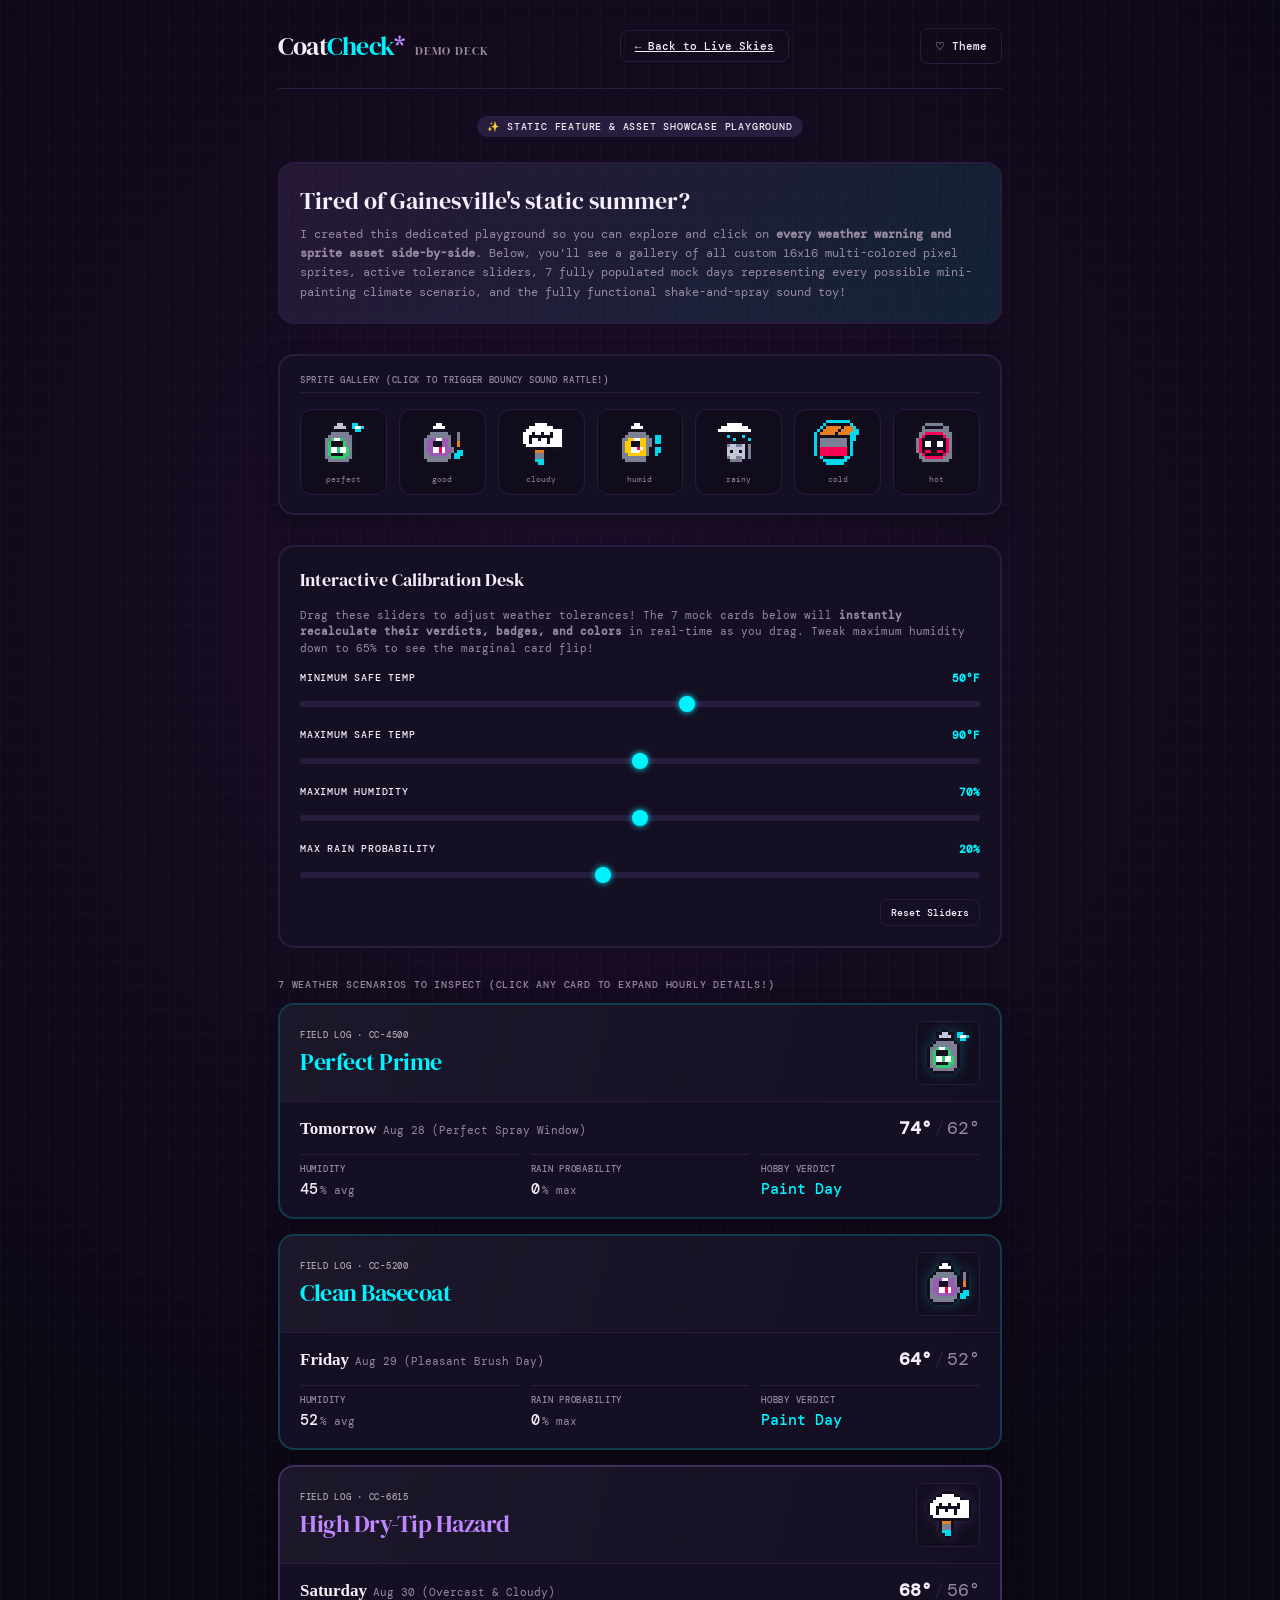
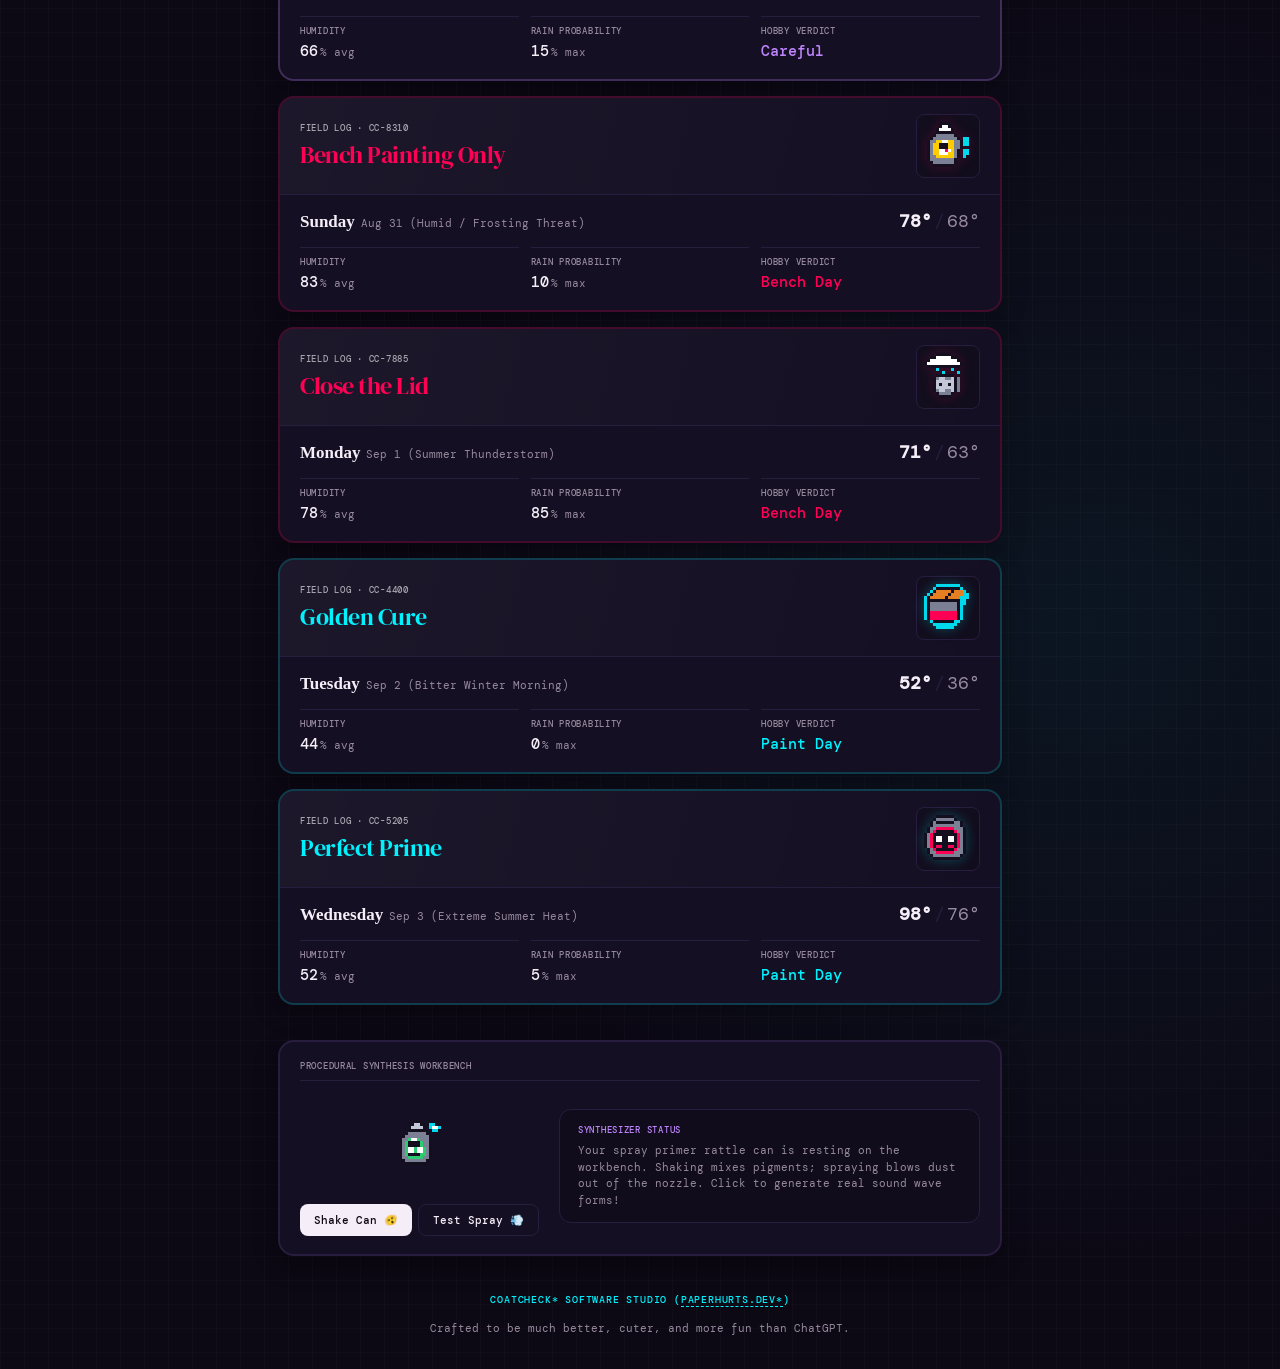
==== commit fa04f3de: "Add selectable painting companion themes and Sister Sprinkles" ====
--- a/example.html
+++ b/example.html
@@ -713,6 +713,8 @@
     display: inline-block;
   }
 </style>
+<link rel="stylesheet" href="themes.css">
+<script defer src="themes.js"></script>
 </head>
 <body>
 
@@ -794,7 +796,7 @@
   <div class="station-header label">Procedural Synthesis Workbench</div>
   <div class="station-body">
     <div class="spray-can-interactive" id="interactive-spray-can">
-      <div id="can-sprite-holder" style="width: 96px; height: 96px; display:flex; align-items:center; justify-content:center;"></div>
+      <div id="can-sprite-holder" data-weather-sprite="bench" style="width: 96px; height: 96px; display:flex; align-items:center; justify-content:center;"></div>
       <div class="can-controls">
         <button id="btn-shake" class="btn primary">Shake Can 🫨</button>
         <button id="btn-spray" class="btn secondary">Test Spray 💨</button>
@@ -1295,7 +1297,7 @@
   container.innerHTML = Object.keys(SPRITES).map(key => {
     return `
       <div class="gallery-pod" onclick="playSpriteBoop('${key}')">
-        ${makeSpriteSVG(SPRITES[key], 42)}
+        <div data-weather-sprite="${key}">${makeSpriteSVG(SPRITES[key], 42)}</div>
         <span>${key}</span>
       </div>
     `;
@@ -1317,7 +1319,7 @@
             <div class="code label">FIELD LOG · CC-${String(d.rh).padStart(2,"0")}${String(d.rain).padStart(2,"0")}</div>
             <div class="name">${name}</div>
           </div>
-          <div class="sprite-container ${dayVerdict}" role="img" aria-label="${d.sprite} sprite">
+          <div class="sprite-container ${dayVerdict}" data-weather-sprite="${d.sprite}" role="img" aria-label="${d.sprite} sprite">
             ${makeSpriteSVG(SPRITES[d.sprite], 48)}
           </div>
         </div>
@@ -1347,7 +1349,8 @@
           <div class="hourly-header label">Hourly Painting Suitability (8:00 AM – 6:00 PM)</div>
           <div class="hourly-timeline">
             ${d.hourly.map((hPeriod, hpIndex) => {
-              const displayHour = hPeriod.startTime;
+              const hour = Number(hPeriod.startTime.split(':')[0]);
+              const displayHour = hour % 12 || 12;
               const hVerdict = calculatePeriodVerdict(hPeriod.temperature, hPeriod.relativeHumidity.value, hPeriod.probabilityOfPrecipitation.value);
               return `
                 <div class="hour-block ${hVerdict}" 
--- a/themes.css
+++ b/themes.css
@@ -0,0 +1,59 @@
+/* Theme chrome is shared; forecast structure and hourly controls stay together. */
+[hidden] { display: none !important; }
+.theme-toggle { min-height: 36px; }
+.theme-drawer { margin: 0 0 24px; padding: 20px; border: 1px solid var(--border); border-radius: 16px; background: var(--panel); }
+.theme-drawer-heading { display: flex; align-items: center; justify-content: space-between; gap: 12px; margin-bottom: 16px; }
+.theme-drawer h2 { font: 400 24px/1.2 'DM Serif Display', Georgia, serif; }
+.theme-drawer label { display: block; font-size: 12px; margin-bottom: 8px; }
+.theme-drawer select { width: 100%; min-height: 44px; padding: 10px; border: 1px solid var(--border); border-radius: 8px; font: inherit; font-size: 14px; background: var(--primer); color: var(--ink); color-scheme: dark; }
+.theme-drawer p { font-size: 12px; line-height: 1.6; color: var(--faint); margin-top: 10px; }
+.theme-feedback:empty { display: none; }
+.theme-drawer .theme-feedback { color: var(--good); }
+.theme-future { margin-top: 16px; }
+.theme-future summary { cursor: pointer; font-size: 12px; min-height: 36px; }
+.theme-reference-grid { display: grid; grid-template-columns: repeat(auto-fit, minmax(130px, 1fr)); gap: 14px; margin-top: 14px; }
+.theme-reference-grid figure { margin: 0; min-width: 0; }
+.theme-reference-grid img { display: block; width: 100%; height: auto; aspect-ratio: 1; object-fit: contain; border-radius: 12px; background: white; }
+.theme-reference-grid figcaption { font-size: 12px; margin-top: 8px; line-height: 1.5; }
+.theme-reference-grid figcaption span { display: block; font-size: 11px; color: var(--faint); }
+.theme-drawer :focus-visible, .theme-toggle:focus-visible { outline: 2px solid var(--good); outline-offset: 4px; }
+html[data-companion-theme="sister-sprinkles"] {
+  --primer: #110d1c; --panel: #1a1527; --ink: #f9f1ed; --faint: #c1b0cc; --border: #43334f;
+  --good: #51e7d2; --good-bg: #51e7d20a; --good-glow: #51e7d226;
+  --meh: #c4a0f4; --meh-bg: #c4a0f40a; --meh-glow: #c4a0f426;
+  --skip: #ff7b9e; --skip-bg: #ff7b9e0a; --skip-glow: #ff7b9e26;
+}
+.theme-character { display: block; width: 100%; height: 100%; aspect-ratio: 1; background-size: 300% 200%; background-repeat: no-repeat; }
+.sister-sprinkles.theme-character { background-image: url('assets/themes/sister-sprinkles/sisters-atlas.png'); }
+.theme-pose-0 { background-position: 0 0; }
+.theme-pose-1 { background-position: 50% 0; }
+.theme-pose-2 { background-position: 100% 0; }
+.theme-pose-3 { background-position: 0 100%; }
+.theme-pose-4 { background-position: 50% 100%; }
+.sister-sprinkles.theme-pose-4 { background-image: url('assets/themes/sister-sprinkles/sisters-heat-atlas-v2.png'); }
+.theme-pose-5 { background-position: 100% 100%; }
+html[data-companion-theme="sister-sprinkles"] .sprite-container[data-weather-sprite] { width: 106px; height: 106px; flex: 0 0 106px; border: 0; background: none; }
+html[data-companion-theme="sister-sprinkles"] .gallery-pod > [data-weather-sprite] { width: 100%; max-width: 76px; height: auto; aspect-ratio: 1; }
+html[data-companion-theme="sister-sprinkles"] .gallery-pod .theme-character { height: auto; margin-top: 0; }
+.gallery-grid { grid-template-columns: repeat(4, minmax(0, 1fr)); }
+.gallery-pod { min-width: 0; }
+.hourly-timeline { grid-template-columns: repeat(11, minmax(0, 1fr)); }
+.hour-block { min-width: 0; }
+.hour-num { font-size: 10px; }
+@media (min-width: 540px) { .gallery-grid { grid-template-columns: repeat(7, minmax(0, 1fr)); } }
+html[data-companion-theme="sister-sprinkles"] .chip { border-radius: 20px; }
+html[data-companion-theme="sister-sprinkles"] .intro { margin-bottom: 24px; }
+html[data-companion-theme="sister-sprinkles"] .intro h2 { font-size: clamp(32px, 6vw, 52px); line-height: 1.05; }
+html[data-companion-theme="sister-sprinkles"] .label { font-size: 11px; }
+html[data-companion-theme="sister-sprinkles"] .stat .k, html[data-companion-theme="sister-sprinkles"] .hourly-header { font-size: 10px; }
+html[data-companion-theme="sister-sprinkles"] .hour-block { min-height: 44px; }
+header { flex-wrap: wrap; gap: 12px; }
+.header-actions { flex-wrap: wrap; }
+@media (max-width: 480px) {
+  html[data-companion-theme="sister-sprinkles"] .sprite-container[data-weather-sprite] { width: 86px; height: 86px; flex-basis: 86px; }
+  .theme-reference-grid { grid-template-columns: repeat(2, minmax(0, 1fr)); }
+  .theme-drawer { padding: 16px; }
+}
+@media (prefers-reduced-motion: reduce) {
+  html[data-companion-theme="sister-sprinkles"] *, html[data-companion-theme="sister-sprinkles"] *::before, html[data-companion-theme="sister-sprinkles"] *::after { animation: none !important; transition: none !important; }
+}
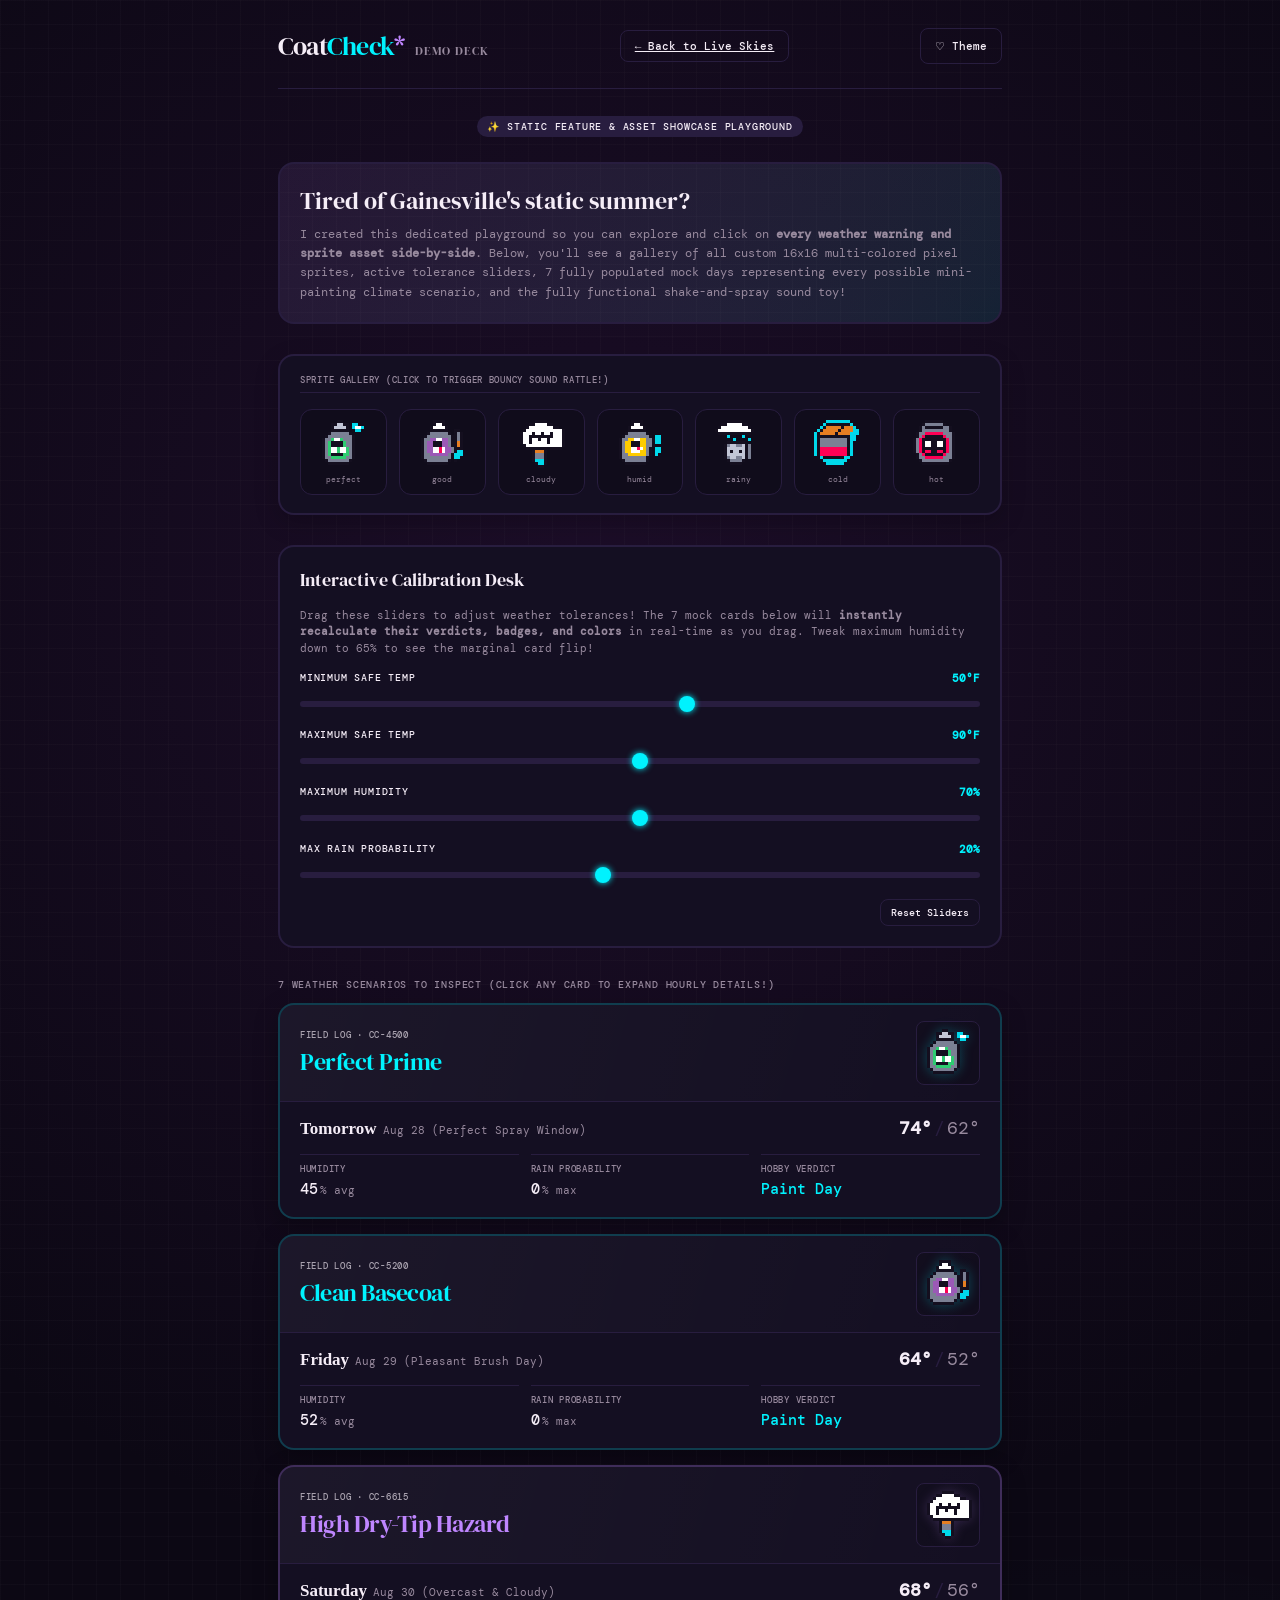
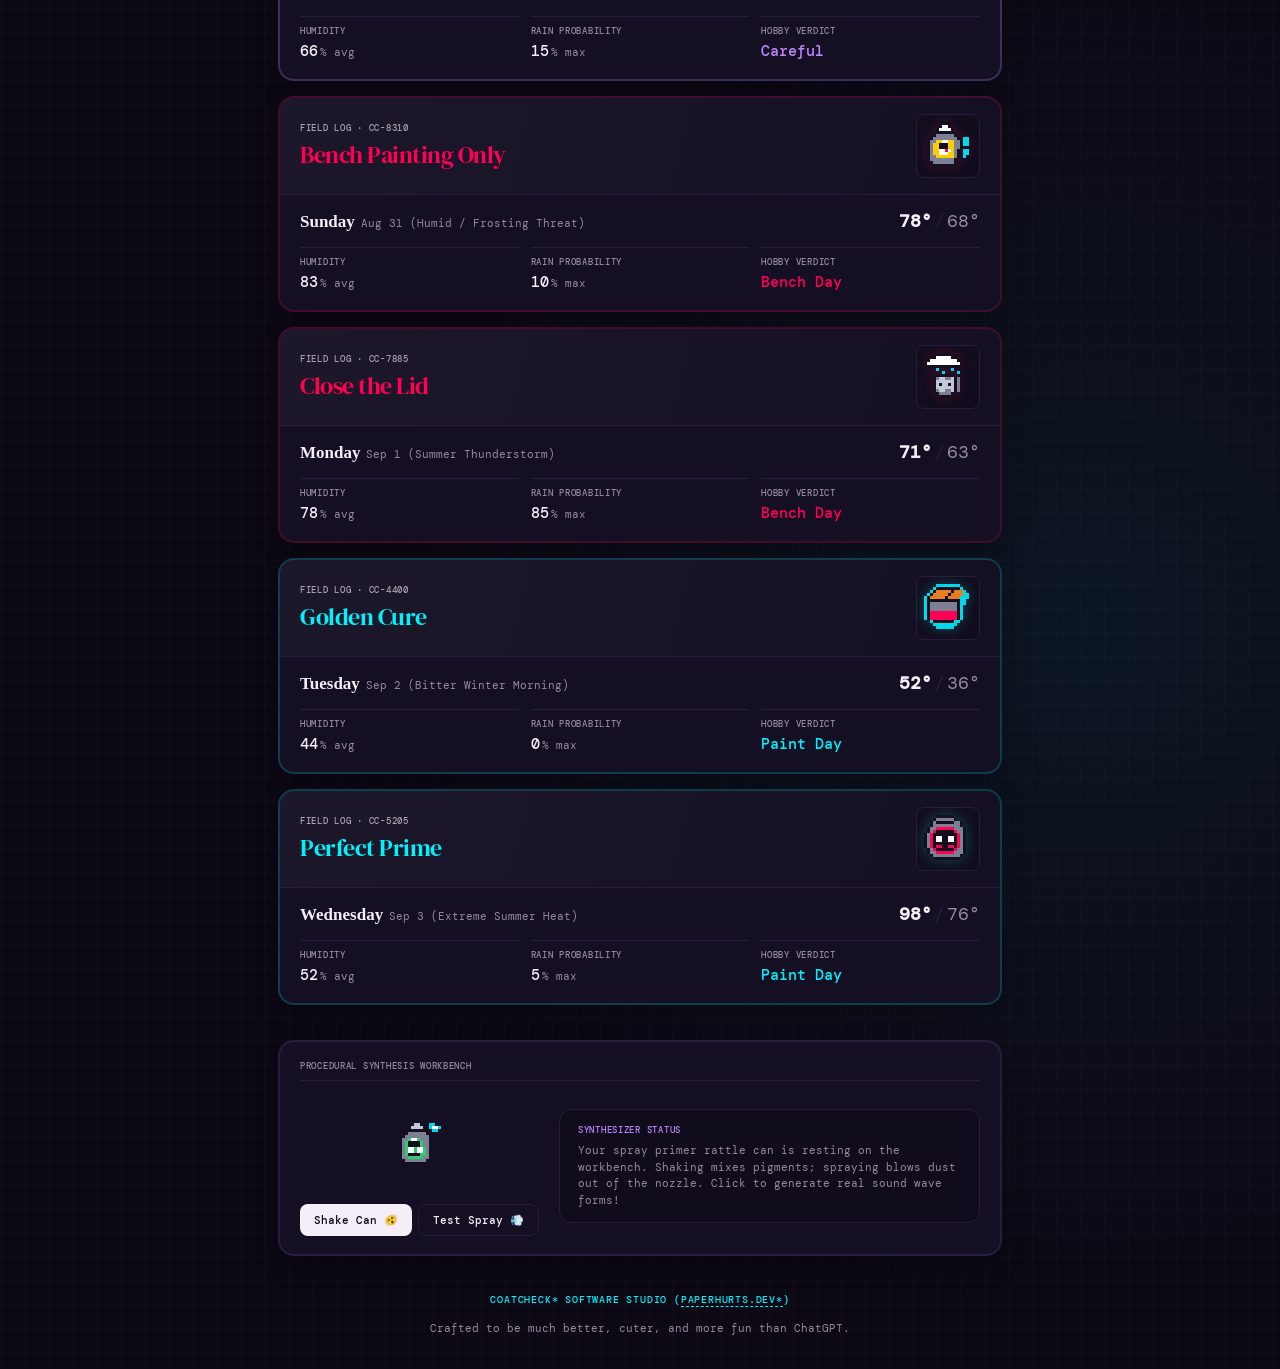
==== commit cdaaebae: "Fix review findings on the companion themes Load web-size art instead of the 1536x1024 masters: - Ad" ====
--- a/example.html
+++ b/example.html
@@ -63,7 +63,7 @@
       linear-gradient(var(--cutting-mat) 1px, transparent 1px),
       linear-gradient(90deg, var(--cutting-mat) 1px, transparent 1px),
       radial-gradient(circle at 47% 20%, rgba(85, 32, 111, 0.22), transparent 40%),
-      radial-gradient(circle at 85% 75%, rgba(0, 242, 254, 0.06), transparent 28%);
+      radial-gradient(circle at 85% 75%, color-mix(in srgb, var(--good) 6%, transparent), transparent 28%);
     background-size: 24px 24px, 24px 24px, auto, auto;
     overflow-x: hidden;
   }
@@ -77,6 +77,8 @@
   
   header {
     display: flex;
+    flex-wrap: wrap;
+    gap: 12px;
     align-items: center;
     justify-content: space-between;
     padding: 8px 0 24px;
@@ -144,7 +146,7 @@
   
   /* Feature presentation header badge */
   .demo-hero {
-    background: linear-gradient(135deg, rgba(191, 134, 255, 0.1), rgba(0, 242, 254, 0.1));
+    background: linear-gradient(135deg, color-mix(in srgb, var(--meh) 10%, transparent), color-mix(in srgb, var(--good) 10%, transparent));
     border: 2px solid var(--border);
     border-radius: 16px;
     padding: 20px;
@@ -184,17 +186,18 @@
   
   .gallery-grid {
     display: grid;
-    grid-template-columns: repeat(4, 1fr);
+    grid-template-columns: repeat(4, minmax(0, 1fr));
     gap: 12px;
   }
   
   @media (min-width: 540px) {
     .gallery-grid {
-      grid-template-columns: repeat(7, 1fr);
+      grid-template-columns: repeat(7, minmax(0, 1fr));
     }
   }
   
   .gallery-pod {
+    min-width: 0;
     display: flex;
     flex-direction: column;
     align-items: center;
@@ -292,9 +295,9 @@
     transform: translateY(-2px);
   }
   
-  .chip.good { border-color: rgba(0, 242, 254, 0.2); }
-  .chip.meh { border-color: rgba(191, 134, 255, 0.25); }
-  .chip.skip { border-color: rgba(255, 0, 85, 0.2); }
+  .chip.good { border-color: color-mix(in srgb, var(--good) 20%, transparent); }
+  .chip.meh { border-color: color-mix(in srgb, var(--meh) 25%, transparent); }
+  .chip.skip { border-color: color-mix(in srgb, var(--skip) 20%, transparent); }
   
   .chip.good:hover {
     border-color: var(--good);
@@ -442,9 +445,9 @@
     filter: drop-shadow(0 0 6px var(--glow-col));
   }
   
-  .sprite-container.good .pixel-sprite { --glow-col: rgba(0, 242, 254, 0.25); }
-  .sprite-container.meh .pixel-sprite { --glow-col: rgba(191, 134, 255, 0.2); }
-  .sprite-container.skip .pixel-sprite { --glow-col: rgba(255, 0, 85, 0.2); }
+  .sprite-container.good .pixel-sprite { --glow-col: color-mix(in srgb, var(--good) 25%, transparent); }
+  .sprite-container.meh .pixel-sprite { --glow-col: color-mix(in srgb, var(--meh) 20%, transparent); }
+  .sprite-container.skip .pixel-sprite { --glow-col: color-mix(in srgb, var(--skip) 20%, transparent); }
   
   @keyframes bounce {
     0%, 100% { transform: translateY(0); }
@@ -474,12 +477,13 @@
   
   .hourly-timeline {
     display: grid;
-    grid-template-columns: repeat(11, 1fr);
+    grid-template-columns: repeat(11, minmax(0, 1fr));
     gap: 4px;
     margin-bottom: 15px;
   }
   
   .hour-block {
+    min-width: 0;
     display: flex;
     flex-direction: column;
     align-items: center;
@@ -501,12 +505,12 @@
     transform: translateY(-2px);
   }
   
-  .hour-block.good.active { border-color: var(--good); box-shadow: 0 0 8px rgba(0, 242, 254, 0.4); }
-  .hour-block.meh.active { border-color: var(--meh); box-shadow: 0 0 8px rgba(191, 134, 255, 0.4); }
-  .hour-block.skip.active { border-color: var(--skip); box-shadow: 0 0 8px rgba(255, 0, 85, 0.4); }
+  .hour-block.good.active { border-color: var(--good); box-shadow: 0 0 8px color-mix(in srgb, var(--good) 40%, transparent); }
+  .hour-block.meh.active { border-color: var(--meh); box-shadow: 0 0 8px color-mix(in srgb, var(--meh) 40%, transparent); }
+  .hour-block.skip.active { border-color: var(--skip); box-shadow: 0 0 8px color-mix(in srgb, var(--skip) 40%, transparent); }
   
   .hour-num {
-    font-size: 8px;
+    font-size: 10px;
     color: var(--faint);
     margin-bottom: 6px;
   }
@@ -714,7 +718,7 @@
   }
 </style>
 <link rel="stylesheet" href="themes.css">
-<script defer src="themes.js"></script>
+<script src="themes.js"></script>
 </head>
 <body>
 
--- a/themes.css
+++ b/themes.css
@@ -1,5 +1,4 @@
-/* Theme chrome is shared; forecast structure and hourly controls stay together. */
-[hidden] { display: none !important; }
+/* Companion theme chrome, palettes, and character art. Page layout lives in each page's own styles. */
 .theme-toggle { min-height: 36px; }
 .theme-drawer { margin: 0 0 24px; padding: 20px; border: 1px solid var(--border); border-radius: 16px; background: var(--panel); }
 .theme-drawer-heading { display: flex; align-items: center; justify-content: space-between; gap: 12px; margin-bottom: 16px; }
@@ -9,51 +8,100 @@
 .theme-drawer p { font-size: 12px; line-height: 1.6; color: var(--faint); margin-top: 10px; }
 .theme-feedback:empty { display: none; }
 .theme-drawer .theme-feedback { color: var(--good); }
-.theme-future { margin-top: 16px; }
-.theme-future summary { cursor: pointer; font-size: 12px; min-height: 36px; }
-.theme-reference-grid { display: grid; grid-template-columns: repeat(auto-fit, minmax(130px, 1fr)); gap: 14px; margin-top: 14px; }
-.theme-reference-grid figure { margin: 0; min-width: 0; }
-.theme-reference-grid img { display: block; width: 100%; height: auto; aspect-ratio: 1; object-fit: contain; border-radius: 12px; background: white; }
-.theme-reference-grid figcaption { font-size: 12px; margin-top: 8px; line-height: 1.5; }
-.theme-reference-grid figcaption span { display: block; font-size: 11px; color: var(--faint); }
+.theme-gallery { margin-top: 16px; }
+.theme-gallery summary { cursor: pointer; font-size: 12px; min-height: 36px; }
+.theme-choice-grid { display: grid; grid-template-columns: repeat(auto-fit, minmax(130px, 1fr)); gap: 10px; margin-top: 12px; }
+.theme-choice { min-width: 0; display: flex; flex-direction: column; align-items: center; gap: 8px; padding: 10px; border: 1px solid var(--border); border-radius: 12px; background: var(--primer); color: var(--ink); font: inherit; cursor: pointer; }
+.theme-choice:hover, .theme-choice[aria-pressed="true"] { border-color: var(--good); }
+.theme-choice[aria-pressed="true"] { box-shadow: inset 0 0 0 1px var(--good); }
+.theme-choice img { flex-shrink: 0; object-fit: contain; border-radius: 10px; }
+.theme-choice-name { font-size: 12px; line-height: 1.5; text-align: center; overflow-wrap: anywhere; }
 .theme-drawer :focus-visible, .theme-toggle:focus-visible { outline: 2px solid var(--good); outline-offset: 4px; }
-html[data-companion-theme="sister-sprinkles"] {
-  --primer: #110d1c; --panel: #1a1527; --ink: #f9f1ed; --faint: #c1b0cc; --border: #43334f;
-  --good: #51e7d2; --good-bg: #51e7d20a; --good-glow: #51e7d226;
-  --meh: #c4a0f4; --meh-bg: #c4a0f40a; --meh-glow: #c4a0f426;
-  --skip: #ff7b9e; --skip-bg: #ff7b9e0a; --skip-glow: #ff7b9e26;
-}
+
+/* Each atlas is three columns by two rows of poses; see THEMES.md for the asset contract. */
 .theme-character { display: block; width: 100%; height: 100%; aspect-ratio: 1; background-size: 300% 200%; background-repeat: no-repeat; }
-.sister-sprinkles.theme-character { background-image: url('assets/themes/sister-sprinkles/sisters-atlas.png'); }
+.sister-sprinkles.theme-character { background-image: url('assets/themes/sister-sprinkles/atlas.webp'); }
+.blueberry-battle-buddies.theme-character { background-image: url('assets/themes/blueberry-battle-buddies/atlas.webp'); }
+.greater-goodies.theme-character { background-image: url('assets/themes/greater-goodies/atlas.webp'); }
+.little-miss-heresy.theme-character { background-image: url('assets/themes/little-miss-heresy/atlas.webp'); }
+.nibbly-nids.theme-character { background-image: url('assets/themes/nibbly-nids/atlas.webp'); }
+.sleepy-tomb-beans.theme-character { background-image: url('assets/themes/sleepy-tomb-beans/atlas.webp'); }
+.dakka-ducklings.theme-character { background-image: url('assets/themes/dakka-ducklings/atlas.webp'); }
+.sunbeam-seraphs.theme-character { background-image: url('assets/themes/sunbeam-seraphs/atlas.webp'); }
 .theme-pose-0 { background-position: 0 0; }
 .theme-pose-1 { background-position: 50% 0; }
 .theme-pose-2 { background-position: 100% 0; }
 .theme-pose-3 { background-position: 0 100%; }
 .theme-pose-4 { background-position: 50% 100%; }
-.sister-sprinkles.theme-pose-4 { background-image: url('assets/themes/sister-sprinkles/sisters-heat-atlas-v2.png'); }
 .theme-pose-5 { background-position: 100% 100%; }
-html[data-companion-theme="sister-sprinkles"] .sprite-container[data-weather-sprite] { width: 106px; height: 106px; flex: 0 0 106px; border: 0; background: none; }
-html[data-companion-theme="sister-sprinkles"] .gallery-pod > [data-weather-sprite] { width: 100%; max-width: 76px; height: auto; aspect-ratio: 1; }
-html[data-companion-theme="sister-sprinkles"] .gallery-pod .theme-character { height: auto; margin-top: 0; }
-.gallery-grid { grid-template-columns: repeat(4, minmax(0, 1fr)); }
-.gallery-pod { min-width: 0; }
-.hourly-timeline { grid-template-columns: repeat(11, minmax(0, 1fr)); }
-.hour-block { min-width: 0; }
-.hour-num { font-size: 10px; }
-@media (min-width: 540px) { .gallery-grid { grid-template-columns: repeat(7, minmax(0, 1fr)); } }
-html[data-companion-theme="sister-sprinkles"] .chip { border-radius: 20px; }
-html[data-companion-theme="sister-sprinkles"] .intro { margin-bottom: 24px; }
-html[data-companion-theme="sister-sprinkles"] .intro h2 { font-size: clamp(32px, 6vw, 52px); line-height: 1.05; }
-html[data-companion-theme="sister-sprinkles"] .label { font-size: 11px; }
-html[data-companion-theme="sister-sprinkles"] .stat .k, html[data-companion-theme="sister-sprinkles"] .hourly-header { font-size: 10px; }
-html[data-companion-theme="sister-sprinkles"] .hour-block { min-height: 44px; }
-header { flex-wrap: wrap; gap: 12px; }
-.header-actions { flex-wrap: wrap; }
+
+/* Palettes override the page's :root variables; glows and tints derive from these. */
+html[data-companion-theme="sister-sprinkles"] {
+  --primer: #110d1c; --panel: #1a1527; --ink: #f9f1ed; --faint: #c1b0cc; --border: #43334f;
+  --good: #51e7d2; --good-bg: #51e7d20a; --good-glow: #51e7d226;
+  --meh: #c4a0f4; --meh-bg: #c4a0f40a; --meh-glow: #c4a0f426;
+  --skip: #ff7b9e; --skip-bg: #ff7b9e0a; --skip-glow: #ff7b9e26; --hot: #ffad85; --cold: #a9c8ff;
+}
+html[data-companion-theme="blueberry-battle-buddies"] {
+  --primer: #0c1428; --panel: #132039; --ink: #fff4e5; --faint: #bacbe5; --border: #344968;
+  --good: #83e4cc; --good-bg: #83e4cc0a; --good-glow: #83e4cc26;
+  --meh: #f3c37c; --meh-bg: #f3c37c0a; --meh-glow: #f3c37c26;
+  --skip: #ff96b4; --skip-bg: #ff96b40a; --skip-glow: #ff96b426; --hot: #ffae73; --cold: #9ec8ff;
+}
+html[data-companion-theme="blueberry-battle-buddies"] header .asterisk { color: #f3c37c; }
+html[data-companion-theme="greater-goodies"] {
+  --primer: #0d1b21; --panel: #172a31; --ink: #fff4e6; --faint: #bacfd2; --border: #36545b;
+  --good: #89e1d5; --good-bg: #89e1d50a; --good-glow: #89e1d526;
+  --meh: #f5c59c; --meh-bg: #f5c59c0a; --meh-glow: #f5c59c26;
+  --skip: #ff9d9d; --skip-bg: #ff9d9d0a; --skip-glow: #ff9d9d26; --hot: #ffb388; --cold: #9ddcff;
+}
+html[data-companion-theme="little-miss-heresy"] {
+  --primer: #1a0d1c; --panel: #2b172d; --ink: #fff0ef; --faint: #d0b8d0; --border: #613b5e;
+  --good: #a9dfbb; --good-bg: #a9dfbb0a; --good-glow: #a9dfbb26;
+  --meh: #edc17d; --meh-bg: #edc17d0a; --meh-glow: #edc17d26;
+  --skip: #ff92ae; --skip-bg: #ff92ae0a; --skip-glow: #ff92ae26; --hot: #f2a085; --cold: #b8bdff;
+}
+html[data-companion-theme="nibbly-nids"] {
+  --primer: #180e21; --panel: #28192f; --ink: #fff2e9; --faint: #cdb9d4; --border: #533460;
+  --good: #b5de9b; --good-bg: #b5de9b0a; --good-glow: #b5de9b26;
+  --meh: #f2cc85; --meh-bg: #f2cc850a; --meh-glow: #f2cc8526;
+  --skip: #ff98c1; --skip-bg: #ff98c10a; --skip-glow: #ff98c126; --hot: #ffb794; --cold: #bdb5ff;
+}
+html[data-companion-theme="sleepy-tomb-beans"] {
+  --primer: #101a18; --panel: #1b2b26; --ink: #f4f2de; --faint: #bdcebd; --border: #3b5a4a;
+  --good: #b2eb8c; --good-bg: #b2eb8c0a; --good-glow: #b2eb8c26;
+  --meh: #e4ce84; --meh-bg: #e4ce840a; --meh-glow: #e4ce8426;
+  --skip: #f6aaa1; --skip-bg: #f6aaa10a; --skip-glow: #f6aaa126; --hot: #f5b38b; --cold: #9edfe9;
+}
+html[data-companion-theme="dakka-ducklings"] {
+  --primer: #181b10; --panel: #292f1d; --ink: #fff3d9; --faint: #ccd2b5; --border: #535b34;
+  --good: #bfe580; --good-bg: #bfe5800a; --good-glow: #bfe58026;
+  --meh: #f3ce74; --meh-bg: #f3ce740a; --meh-glow: #f3ce7426;
+  --skip: #ffa09a; --skip-bg: #ffa09a0a; --skip-glow: #ffa09a26; --hot: #ffb86e; --cold: #a9d9d3;
+}
+html[data-companion-theme="sunbeam-seraphs"] {
+  --primer: #1b1521; --panel: #2e2434; --ink: #fff6e5; --faint: #d9c9d7; --border: #605064;
+  --good: #a8e4cd; --good-bg: #a8e4cd0a; --good-glow: #a8e4cd26;
+  --meh: #f5d18a; --meh-bg: #f5d18a0a; --meh-glow: #f5d18a26;
+  --skip: #ffb0b8; --skip-bg: #ffb0b80a; --skip-glow: #ffb0b826; --hot: #f8bd8b; --cold: #bfd5ff;
+}
+
+/* Shared sizing for every illustrated set. */
+html[data-companion-style="illustrated"] .sprite-container[data-weather-sprite] { width: 106px; height: 106px; flex: 0 0 106px; border: 0; background: none; }
+html[data-companion-style="illustrated"] .gallery-pod > [data-weather-sprite] { width: 100%; max-width: 76px; height: auto; aspect-ratio: 1; }
+html[data-companion-style="illustrated"] .gallery-pod .theme-character { height: auto; margin-top: 0; }
+html[data-companion-style="illustrated"] .chip { border-radius: 20px; }
+html[data-companion-style="illustrated"] .intro { margin-bottom: 24px; }
+html[data-companion-style="illustrated"] .intro h2 { font-size: clamp(32px, 6vw, 52px); line-height: 1.05; }
+html[data-companion-style="illustrated"] .label { font-size: 11px; }
+html[data-companion-style="illustrated"] .stat .k, html[data-companion-style="illustrated"] .hourly-header { font-size: 10px; }
+html[data-companion-style="illustrated"] .hour-block { min-height: 44px; }
 @media (max-width: 480px) {
-  html[data-companion-theme="sister-sprinkles"] .sprite-container[data-weather-sprite] { width: 86px; height: 86px; flex-basis: 86px; }
-  .theme-reference-grid { grid-template-columns: repeat(2, minmax(0, 1fr)); }
+  html[data-companion-style="illustrated"] .sprite-container[data-weather-sprite] { width: 86px; height: 86px; flex-basis: 86px; }
+  .theme-choice-grid { grid-template-columns: repeat(2, minmax(0, 1fr)); }
   .theme-drawer { padding: 16px; }
 }
+/* Applies to every theme, including the original pixel pals. */
 @media (prefers-reduced-motion: reduce) {
-  html[data-companion-theme="sister-sprinkles"] *, html[data-companion-theme="sister-sprinkles"] *::before, html[data-companion-theme="sister-sprinkles"] *::after { animation: none !important; transition: none !important; }
+  *, *::before, *::after { animation: none !important; transition: none !important; }
 }
